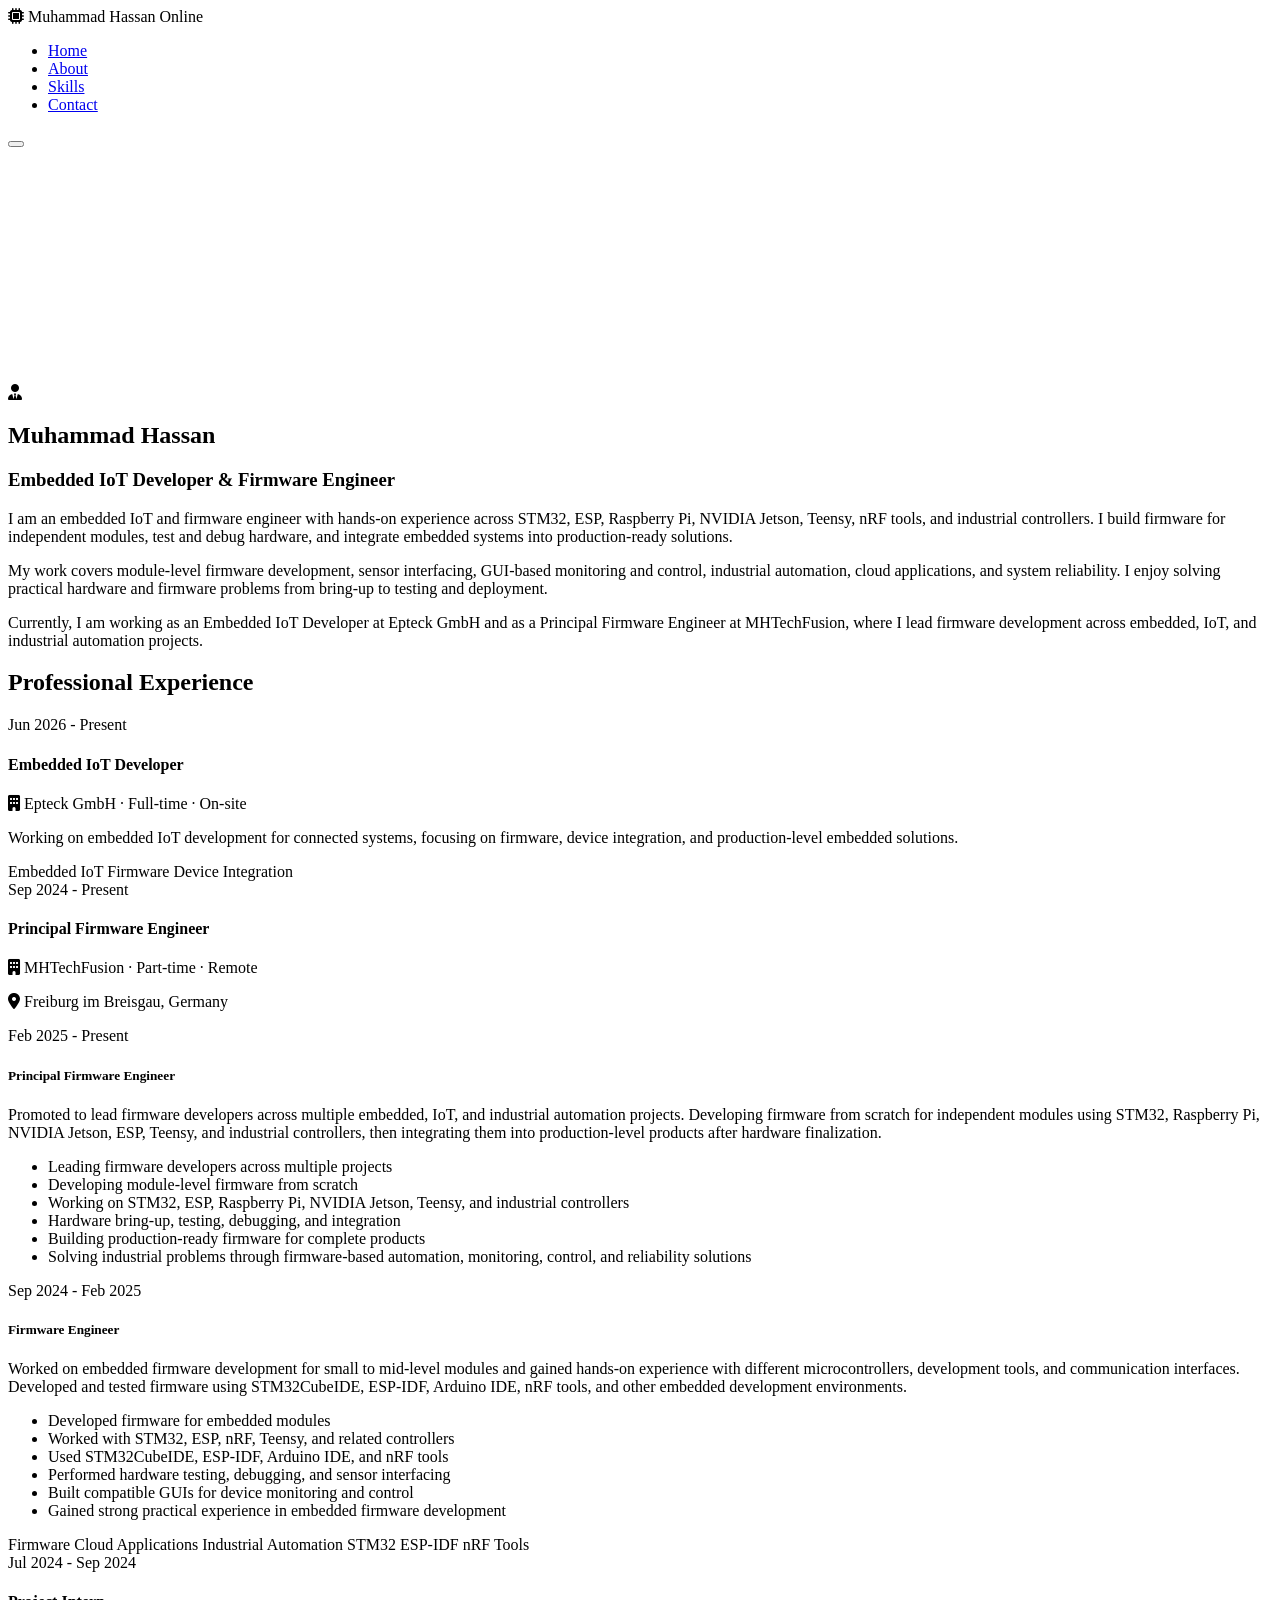
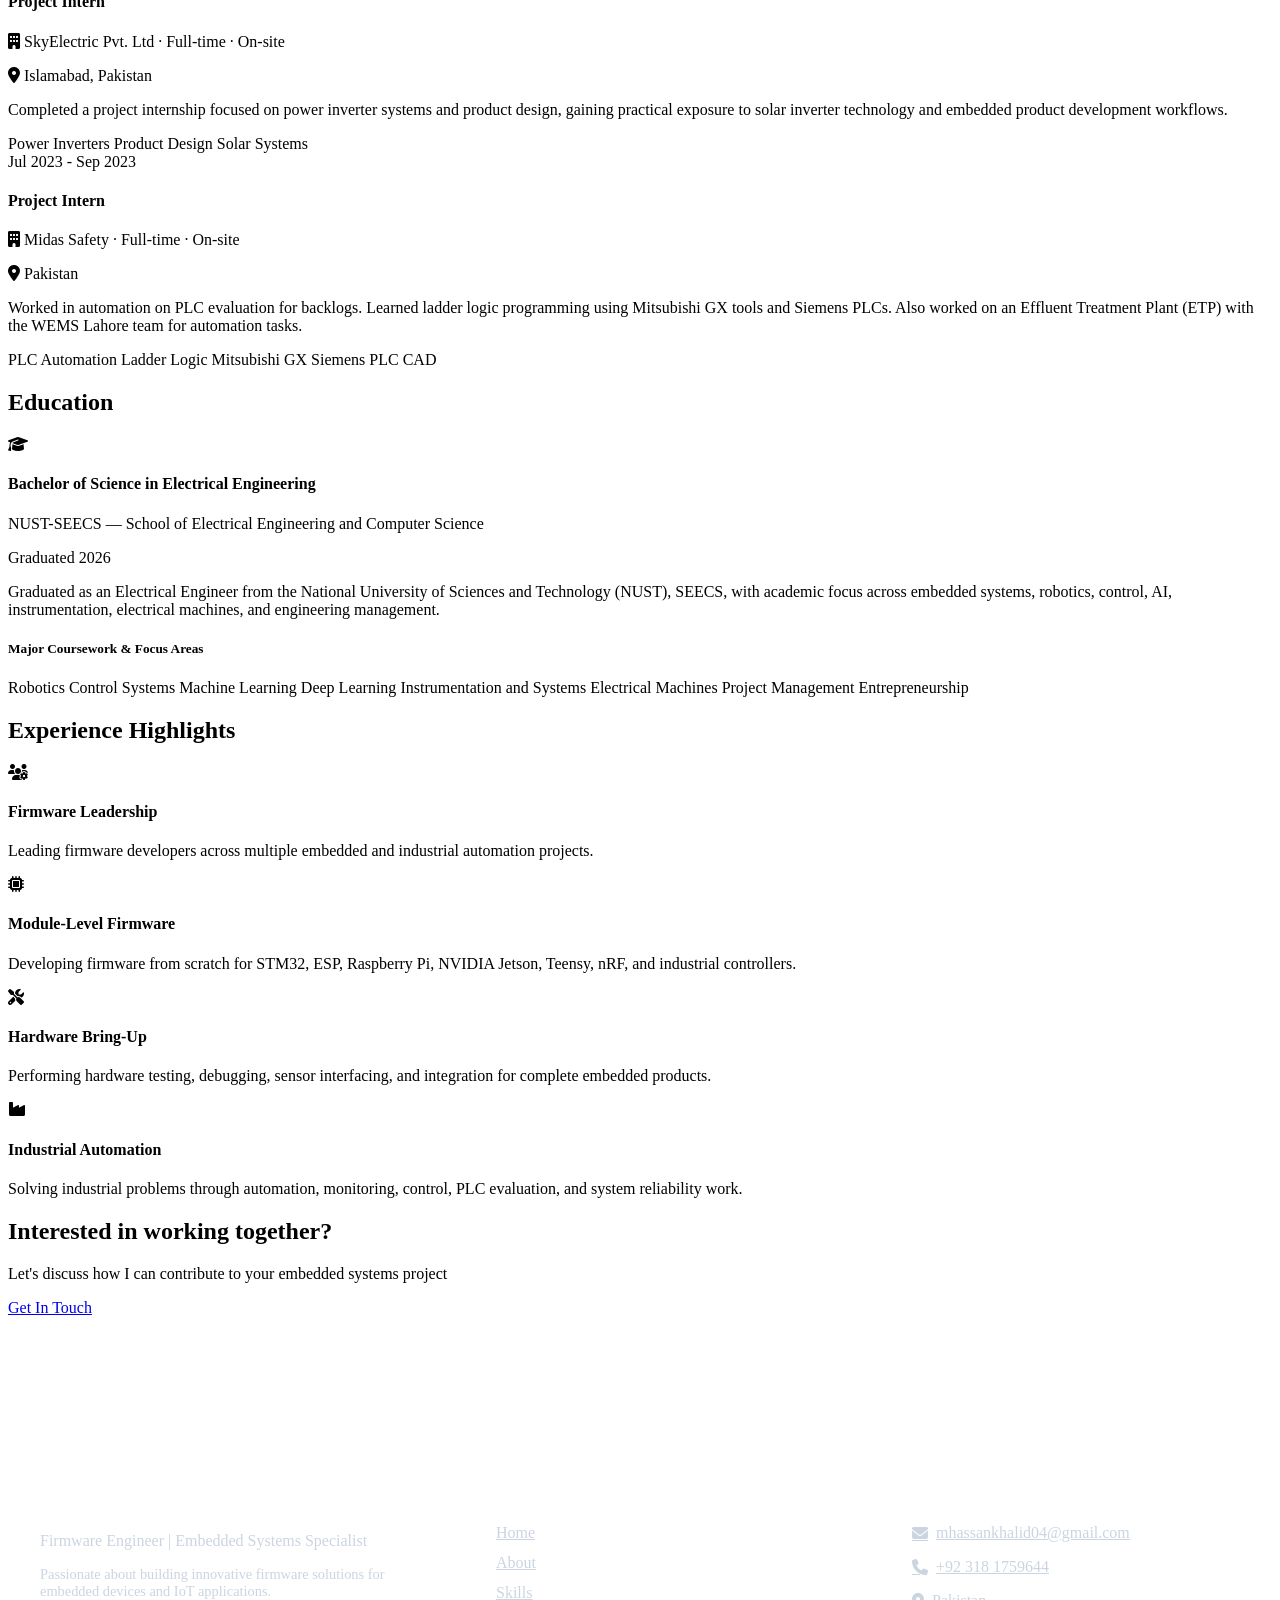
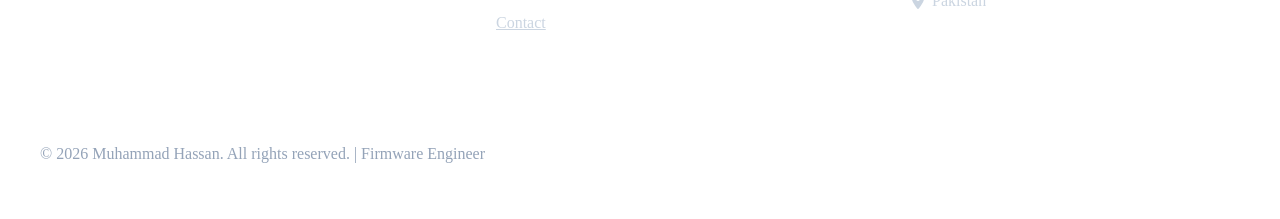
==== about.html @ f4536114 "Initial portfolio for new GitHub account" ====
<!DOCTYPE html>
<html lang="en">
<head>
    <meta charset="UTF-8">
    <meta name="viewport" content="width=device-width, initial-scale=1.0">
    <title>About - Muhammad Hassan</title>
    <link rel="stylesheet" href="styles.css">
    <link rel="stylesheet" href="https://cdnjs.cloudflare.com/ajax/libs/font-awesome/6.4.0/css/all.min.css">
</head>
<body>
    <!-- Navigation -->
    <nav>
        <div class="navbar">
            <div class="logo">
                <i class="fas fa-microchip"></i>
                <span>Muhammad Hassan</span>
                <span class="status-pill"><span class="led-dot"></span>Online</span>
            </div>
            <ul class="nav-links">
                <li><a href="index.html" class="nav-link">Home</a></li>
                <li><a href="about.html" class="nav-link active">About</a></li>
                <li><a href="skills.html" class="nav-link">Skills</a></li>
                <li><a href="contact.html" class="nav-link">Contact</a></li>
            </ul>
            <button class="menu-toggle" aria-label="Toggle navigation">
                <span></span>
                <span></span>
                <span></span>
            </button>
        </div>
    </nav>

    <!-- Page Header -->
    <section style="background: linear-gradient(135deg, var(--primary) 0%, var(--secondary) 100%); color: white; padding: 4rem 2rem; text-align: center;">
        <div class="container">
            <h1 style="color: white;">About Me</h1>
            <p style="color: rgba(255,255,255,0.9); font-size: 1.2rem;">Embedded IoT, firmware development, and industrial automation experience</p>
        </div>
    </section>

    <!-- About Content -->
    <section class="about-section">
        <div class="container">
            <div class="about-grid">
                <div class="about-image">
                    <div class="placeholder-image">
                        <i class="fas fa-user-tie"></i>
                    </div>
                </div>
                <div class="about-content">
                    <h2>Muhammad Hassan</h2>
                    <h3>Embedded IoT Developer & Firmware Engineer</h3>
                    <p>
                        I am an embedded IoT and firmware engineer with hands-on experience across STM32, ESP, Raspberry Pi, NVIDIA Jetson, Teensy, nRF tools, and industrial controllers. I build firmware for independent modules, test and debug hardware, and integrate embedded systems into production-ready solutions.
                    </p>
                    <p>
                        My work covers module-level firmware development, sensor interfacing, GUI-based monitoring and control, industrial automation, cloud applications, and system reliability. I enjoy solving practical hardware and firmware problems from bring-up to testing and deployment.
                    </p>
                    <p>
                        Currently, I am working as an Embedded IoT Developer at Epteck GmbH and as a Principal Firmware Engineer at MHTechFusion, where I lead firmware development across embedded, IoT, and industrial automation projects.
                    </p>
                </div>
            </div>

            <div class="experience-section">
                <h2>Professional Experience</h2>
                <div class="timeline">
                    <div class="timeline-item">
                        <div class="timeline-dot"></div>
                        <div class="timeline-card">
                            <span class="timeline-period">Jun 2026 - Present</span>
                            <h4>Embedded IoT Developer</h4>
                            <p class="company"><i class="fas fa-building"></i> Epteck GmbH · Full-time · On-site</p>
                            <p>
                                Working on embedded IoT development for connected systems, focusing on firmware, device integration, and production-level embedded solutions.
                            </p>
                            <div class="experience-tags">
                                <span class="tech-tag">Embedded IoT</span>
                                <span class="tech-tag">Firmware</span>
                                <span class="tech-tag">Device Integration</span>
                            </div>
                        </div>
                    </div>

                    <div class="timeline-item">
                        <div class="timeline-dot"></div>
                        <div class="timeline-card">
                            <span class="timeline-period">Sep 2024 - Present</span>
                            <h4>Principal Firmware Engineer</h4>
                            <p class="company"><i class="fas fa-building"></i> MHTechFusion · Part-time · Remote</p>
                            <p class="location"><i class="fas fa-map-marker-alt"></i> Freiburg im Breisgau, Germany</p>

                            <div class="role-progression">
                                <div class="role-entry">
                                    <span class="role-period">Feb 2025 - Present</span>
                                    <h5 class="role-title">Principal Firmware Engineer</h5>
                                    <p>
                                        Promoted to lead firmware developers across multiple embedded, IoT, and industrial automation projects. Developing firmware from scratch for independent modules using STM32, Raspberry Pi, NVIDIA Jetson, ESP, Teensy, and industrial controllers, then integrating them into production-level products after hardware finalization.
                                    </p>
                                    <ul>
                                        <li>Leading firmware developers across multiple projects</li>
                                        <li>Developing module-level firmware from scratch</li>
                                        <li>Working on STM32, ESP, Raspberry Pi, NVIDIA Jetson, Teensy, and industrial controllers</li>
                                        <li>Hardware bring-up, testing, debugging, and integration</li>
                                        <li>Building production-ready firmware for complete products</li>
                                        <li>Solving industrial problems through firmware-based automation, monitoring, control, and reliability solutions</li>
                                    </ul>
                                </div>

                                <div class="role-entry">
                                    <span class="role-period">Sep 2024 - Feb 2025</span>
                                    <h5 class="role-title">Firmware Engineer</h5>
                                    <p>
                                        Worked on embedded firmware development for small to mid-level modules and gained hands-on experience with different microcontrollers, development tools, and communication interfaces. Developed and tested firmware using STM32CubeIDE, ESP-IDF, Arduino IDE, nRF tools, and other embedded development environments.
                                    </p>
                                    <ul>
                                        <li>Developed firmware for embedded modules</li>
                                        <li>Worked with STM32, ESP, nRF, Teensy, and related controllers</li>
                                        <li>Used STM32CubeIDE, ESP-IDF, Arduino IDE, and nRF tools</li>
                                        <li>Performed hardware testing, debugging, and sensor interfacing</li>
                                        <li>Built compatible GUIs for device monitoring and control</li>
                                        <li>Gained strong practical experience in embedded firmware development</li>
                                    </ul>
                                </div>
                            </div>

                            <div class="experience-tags">
                                <span class="tech-tag">Firmware</span>
                                <span class="tech-tag">Cloud Applications</span>
                                <span class="tech-tag">Industrial Automation</span>
                                <span class="tech-tag">STM32</span>
                                <span class="tech-tag">ESP-IDF</span>
                                <span class="tech-tag">nRF Tools</span>
                            </div>
                        </div>
                    </div>

                    <div class="timeline-item">
                        <div class="timeline-dot"></div>
                        <div class="timeline-card">
                            <span class="timeline-period">Jul 2024 - Sep 2024</span>
                            <h4>Project Intern</h4>
                            <p class="company"><i class="fas fa-building"></i> SkyElectric Pvt. Ltd · Full-time · On-site</p>
                            <p class="location"><i class="fas fa-map-marker-alt"></i> Islamabad, Pakistan</p>
                            <p>
                                Completed a project internship focused on power inverter systems and product design, gaining practical exposure to solar inverter technology and embedded product development workflows.
                            </p>
                            <div class="experience-tags">
                                <span class="tech-tag">Power Inverters</span>
                                <span class="tech-tag">Product Design</span>
                                <span class="tech-tag">Solar Systems</span>
                            </div>
                        </div>
                    </div>

                    <div class="timeline-item">
                        <div class="timeline-dot"></div>
                        <div class="timeline-card">
                            <span class="timeline-period">Jul 2023 - Sep 2023</span>
                            <h4>Project Intern</h4>
                            <p class="company"><i class="fas fa-building"></i> Midas Safety · Full-time · On-site</p>
                            <p class="location"><i class="fas fa-map-marker-alt"></i> Pakistan</p>
                            <p>
                                Worked in automation on PLC evaluation for backlogs. Learned ladder logic programming using Mitsubishi GX tools and Siemens PLCs. Also worked on an Effluent Treatment Plant (ETP) with the WEMS Lahore team for automation tasks.
                            </p>
                            <div class="experience-tags">
                                <span class="tech-tag">PLC Automation</span>
                                <span class="tech-tag">Ladder Logic</span>
                                <span class="tech-tag">Mitsubishi GX</span>
                                <span class="tech-tag">Siemens PLC</span>
                                <span class="tech-tag">CAD</span>
                            </div>
                        </div>
                    </div>
                </div>
            </div>

            <div class="education-section">
                <h2>Education</h2>
                <div class="education-grid education-grid-single">
                    <div class="education-item education-featured">
                        <div class="education-icon">
                            <i class="fas fa-graduation-cap"></i>
                        </div>
                        <div class="education-content">
                            <h4>Bachelor of Science in Electrical Engineering</h4>
                            <p class="institution">NUST-SEECS — School of Electrical Engineering and Computer Science</p>
                            <p class="year">Graduated 2026</p>
                            <p>
                                Graduated as an Electrical Engineer from the National University of Sciences and Technology (NUST), SEECS, with academic focus across embedded systems, robotics, control, AI, instrumentation, electrical machines, and engineering management.
                            </p>
                            <h5>Major Coursework & Focus Areas</h5>
                            <div class="education-majors">
                                <span class="tech-tag">Robotics</span>
                                <span class="tech-tag">Control Systems</span>
                                <span class="tech-tag">Machine Learning</span>
                                <span class="tech-tag">Deep Learning</span>
                                <span class="tech-tag">Instrumentation and Systems</span>
                                <span class="tech-tag">Electrical Machines</span>
                                <span class="tech-tag">Project Management</span>
                                <span class="tech-tag">Entrepreneurship</span>
                            </div>
                        </div>
                    </div>
                </div>
            </div>

            <div class="achievements-section">
                <h2>Experience Highlights</h2>
                <div class="achievements-grid">
                    <div class="achievement-card">
                        <i class="fas fa-users-cog"></i>
                        <h4>Firmware Leadership</h4>
                        <p>Leading firmware developers across multiple embedded and industrial automation projects.</p>
                    </div>
                    <div class="achievement-card">
                        <i class="fas fa-microchip"></i>
                        <h4>Module-Level Firmware</h4>
                        <p>Developing firmware from scratch for STM32, ESP, Raspberry Pi, NVIDIA Jetson, Teensy, nRF, and industrial controllers.</p>
                    </div>
                    <div class="achievement-card">
                        <i class="fas fa-tools"></i>
                        <h4>Hardware Bring-Up</h4>
                        <p>Performing hardware testing, debugging, sensor interfacing, and integration for complete embedded products.</p>
                    </div>
                    <div class="achievement-card">
                        <i class="fas fa-industry"></i>
                        <h4>Industrial Automation</h4>
                        <p>Solving industrial problems through automation, monitoring, control, PLC evaluation, and system reliability work.</p>
                    </div>
                </div>
            </div>
        </div>
    </section>

    <!-- CTA Section -->
    <section class="cta">
        <div class="container">
            <h2>Interested in working together?</h2>
            <p>Let's discuss how I can contribute to your embedded systems project</p>
            <a href="contact.html" class="btn btn-primary">Get In Touch</a>
        </div>
    </section>

    <!-- Footer -->
    <footer style="background: linear-gradient(135deg, var(--secondary) 0%, #1a1f2e 100%); color: white; padding: 4rem 2rem 2rem; margin-top: 5rem; position: relative;">
        <div class="container">
            <div style="display: grid; grid-template-columns: repeat(auto-fit, minmax(280px, 1fr)); gap: 3rem; margin-bottom: 3rem;">
                <div>
                    <h4 style="color: white; margin-bottom: 1.5rem; font-size: 1.2rem;">Muhammad Hassan</h4>
                    <p style="color: #cbd5e1;">Firmware Engineer | Embedded Systems Specialist</p>
                    <p style="color: #cbd5e1; font-size: 0.9rem; margin-top: 1rem;">Passionate about building innovative firmware solutions for embedded devices and IoT applications.</p>
                </div>
                <div>
                    <h4 style="color: white; margin-bottom: 1.5rem;">Quick Links</h4>
                    <ul style="list-style: none;">
                        <li style="margin-bottom: 0.75rem;"><a href="index.html" style="color: #cbd5e1; transition: all 0.3s ease;">Home</a></li>
                        <li style="margin-bottom: 0.75rem;"><a href="about.html" style="color: #cbd5e1; transition: all 0.3s ease;">About</a></li>
                        <li style="margin-bottom: 0.75rem;"><a href="skills.html" style="color: #cbd5e1; transition: all 0.3s ease;">Skills</a></li>
                        <li><a href="contact.html" style="color: #cbd5e1; transition: all 0.3s ease;">Contact</a></li>
                    </ul>
                </div>
                <div>
                    <h4 style="color: white; margin-bottom: 1.5rem;">Get In Touch</h4>
                    <ul style="list-style: none;">
                        <li style="margin-bottom: 1rem;">
                            <a href="mailto:mhassankhalid04@gmail.com" style="color: #cbd5e1; display: flex; align-items: center; gap: 0.5rem; transition: all 0.3s ease;">
                                <i class="fas fa-envelope"></i> mhassankhalid04@gmail.com
                            </a>
                        </li>
                        <li style="margin-bottom: 1rem;">
                            <a href="tel:+923181759644" style="color: #cbd5e1; display: flex; align-items: center; gap: 0.5rem; transition: all 0.3s ease;">
                                <i class="fas fa-phone"></i> +92 318 1759644
                            </a>
                        </li>
                        <li>
                            <p style="color: #cbd5e1; display: flex; align-items: center; gap: 0.5rem;">
                                <i class="fas fa-map-marker-alt"></i> Pakistan
                            </p>
                        </li>
                    </ul>
                </div>
            </div>
            <div style="padding-top: 2rem; border-top: 1px solid rgba(255, 255, 255, 0.1);">
                <div style="display: flex; justify-content: space-between; align-items: center; flex-wrap: wrap; gap: 2rem;">
                    <p style="color: #94a3b8;">&copy; 2026 Muhammad Hassan. All rights reserved. | Firmware Engineer</p>
                    <div style="display: flex; gap: 1rem;">
                        <a href="https://github.com/cmakehassan" target="_blank" style="display: inline-flex; align-items: center; justify-content: center; width: 45px; height: 45px; background: rgba(255, 255, 255, 0.1); border-radius: 50%; transition: all 0.3s ease; border: 1px solid rgba(255, 255, 255, 0.2); color: white;">
                            <i class="fab fa-github"></i>
                        </a>
                        <a href="https://www.linkedin.com/in/muhammad-hassan-76900b267" target="_blank" style="display: inline-flex; align-items: center; justify-content: center; width: 45px; height: 45px; background: rgba(255, 255, 255, 0.1); border-radius: 50%; transition: all 0.3s ease; border: 1px solid rgba(255, 255, 255, 0.2); color: white;">
                            <i class="fab fa-linkedin"></i>
                        </a>
                        <a href="mailto:mhassankhalid04@gmail.com" style="display: inline-flex; align-items: center; justify-content: center; width: 45px; height: 45px; background: rgba(255, 255, 255, 0.1); border-radius: 50%; transition: all 0.3s ease; border: 1px solid rgba(255, 255, 255, 0.2); color: white;">
                            <i class="fas fa-envelope"></i>
                        </a>
                    </div>
                </div>
            </div>
        </div>
    </footer>

    <script src="script.js"></script>
</body>
</html>
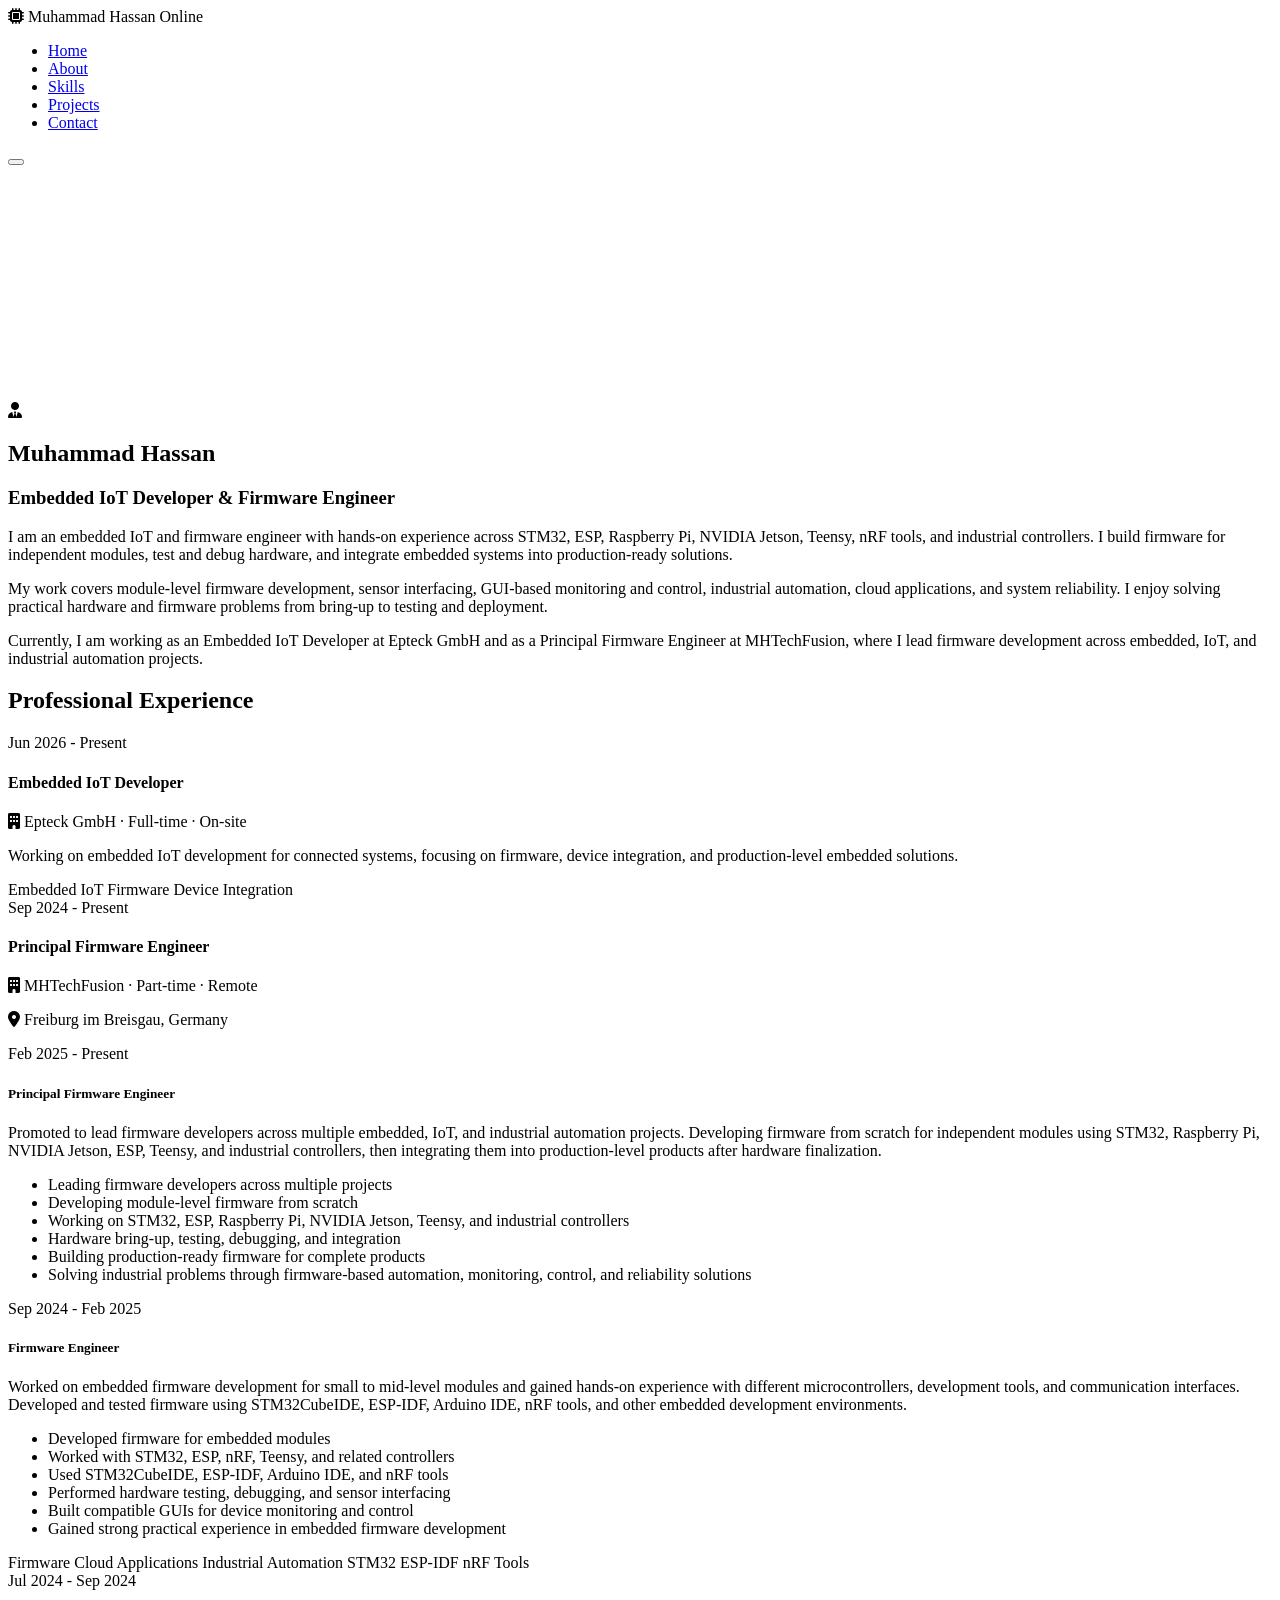
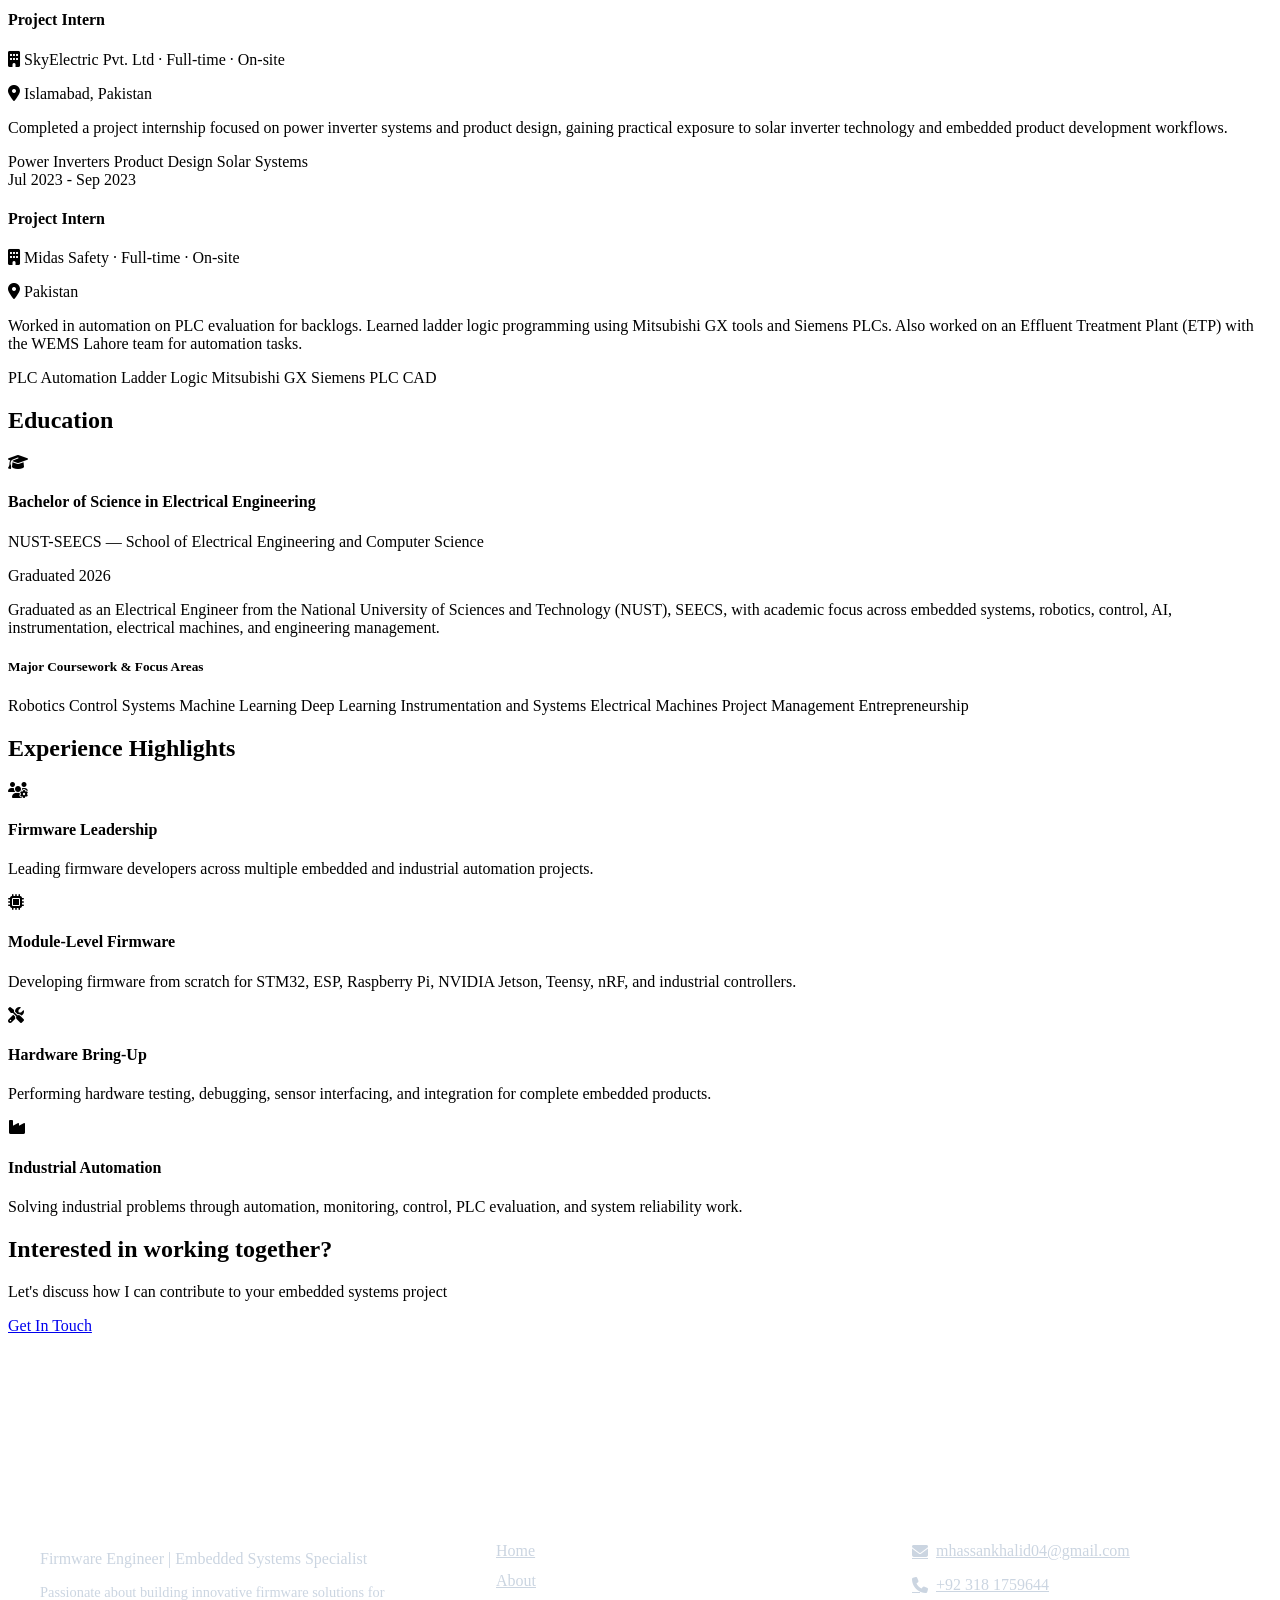
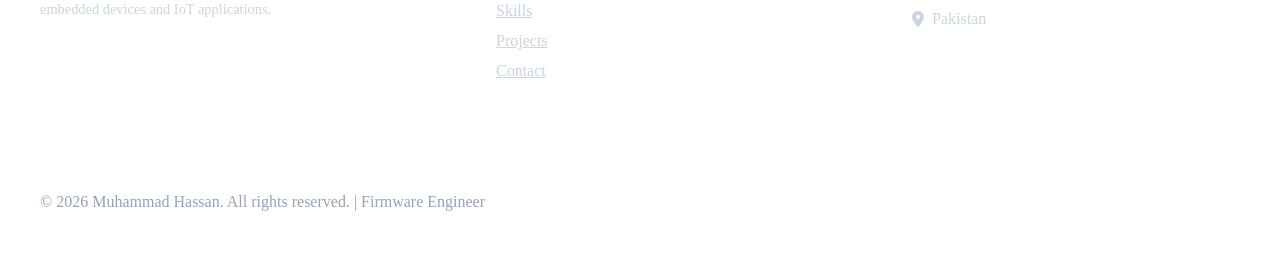
==== commit 92b402c2: "Add Embedded IoT DevOps project and CI/CD skills" ====
--- a/about.html
+++ b/about.html
@@ -20,6 +20,7 @@
                 <li><a href="index.html" class="nav-link">Home</a></li>
                 <li><a href="about.html" class="nav-link active">About</a></li>
                 <li><a href="skills.html" class="nav-link">Skills</a></li>
+                <li><a href="projects.html" class="nav-link">Projects</a></li>
                 <li><a href="contact.html" class="nav-link">Contact</a></li>
             </ul>
             <button class="menu-toggle" aria-label="Toggle navigation">
@@ -257,6 +258,7 @@
                         <li style="margin-bottom: 0.75rem;"><a href="index.html" style="color: #cbd5e1; transition: all 0.3s ease;">Home</a></li>
                         <li style="margin-bottom: 0.75rem;"><a href="about.html" style="color: #cbd5e1; transition: all 0.3s ease;">About</a></li>
                         <li style="margin-bottom: 0.75rem;"><a href="skills.html" style="color: #cbd5e1; transition: all 0.3s ease;">Skills</a></li>
+                        <li style="margin-bottom: 0.75rem;"><a href="projects.html" style="color: #cbd5e1; transition: all 0.3s ease;">Projects</a></li>
                         <li><a href="contact.html" style="color: #cbd5e1; transition: all 0.3s ease;">Contact</a></li>
                     </ul>
                 </div>
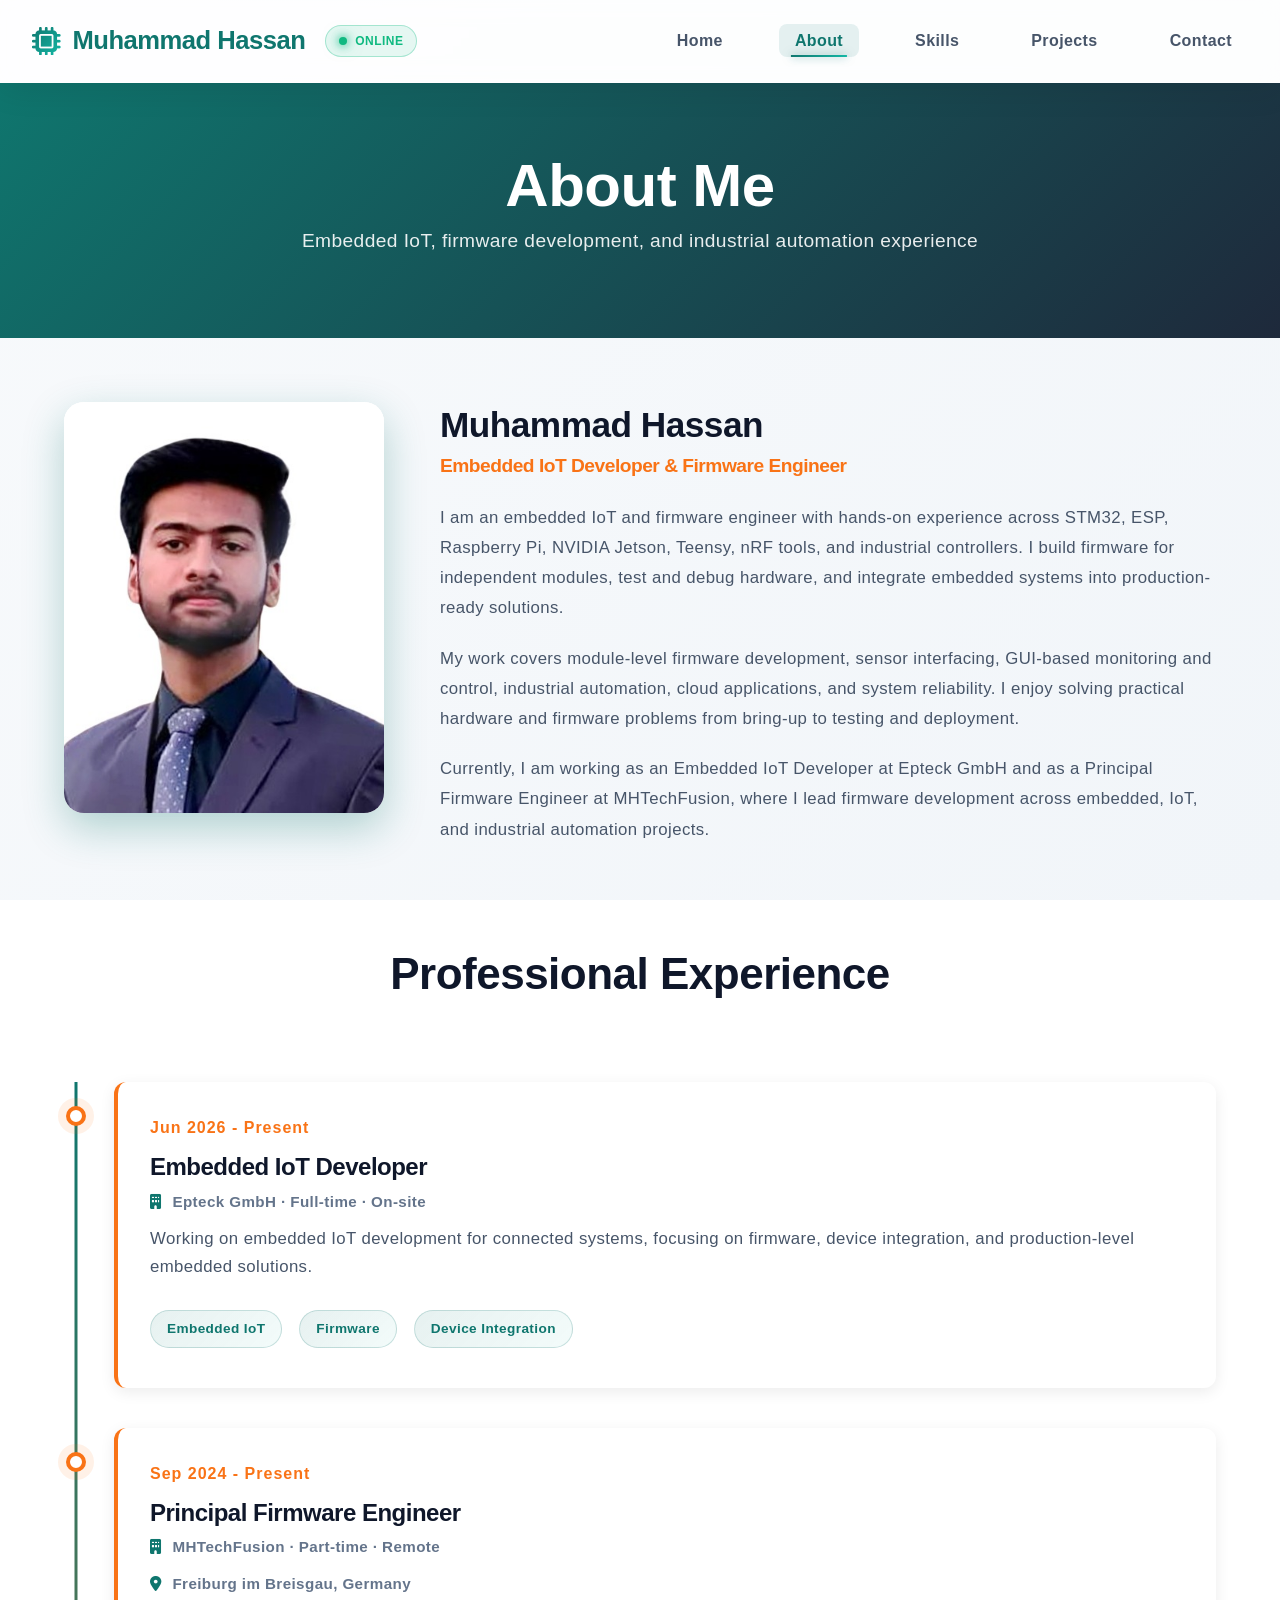
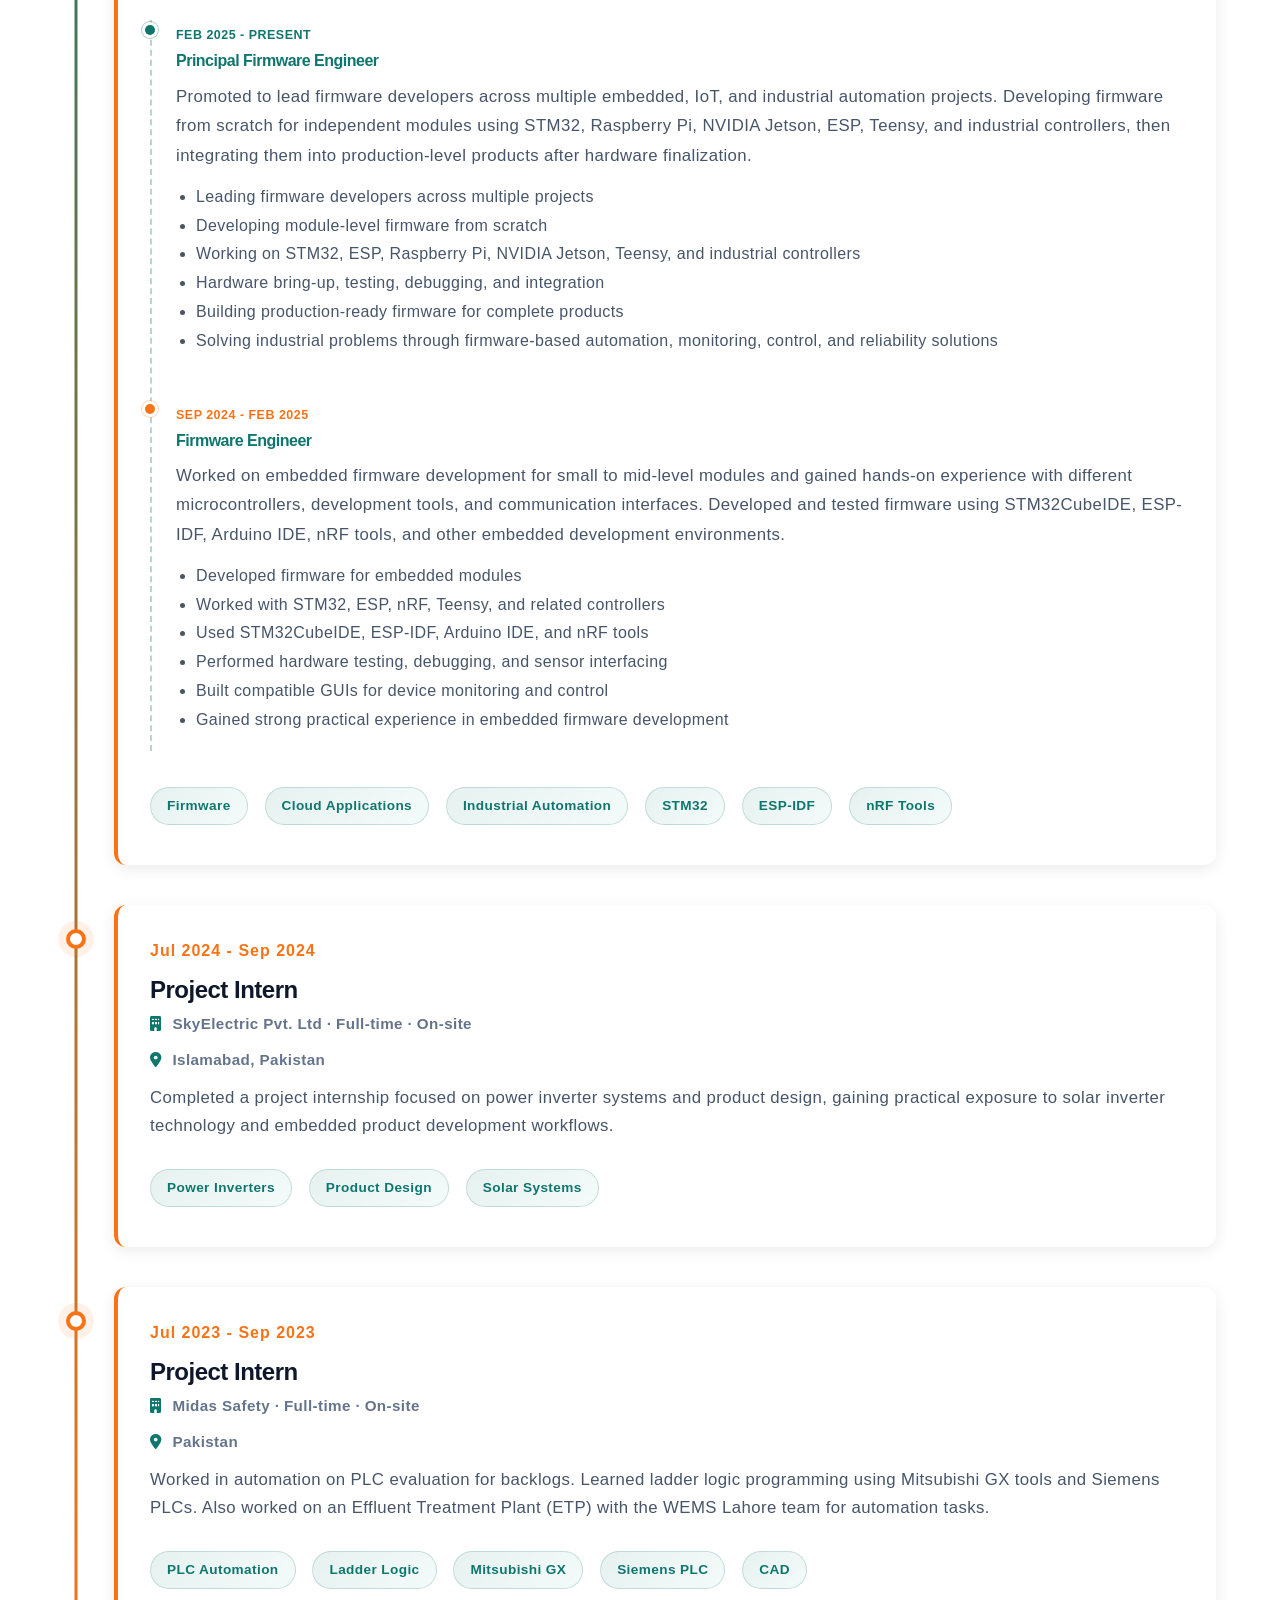
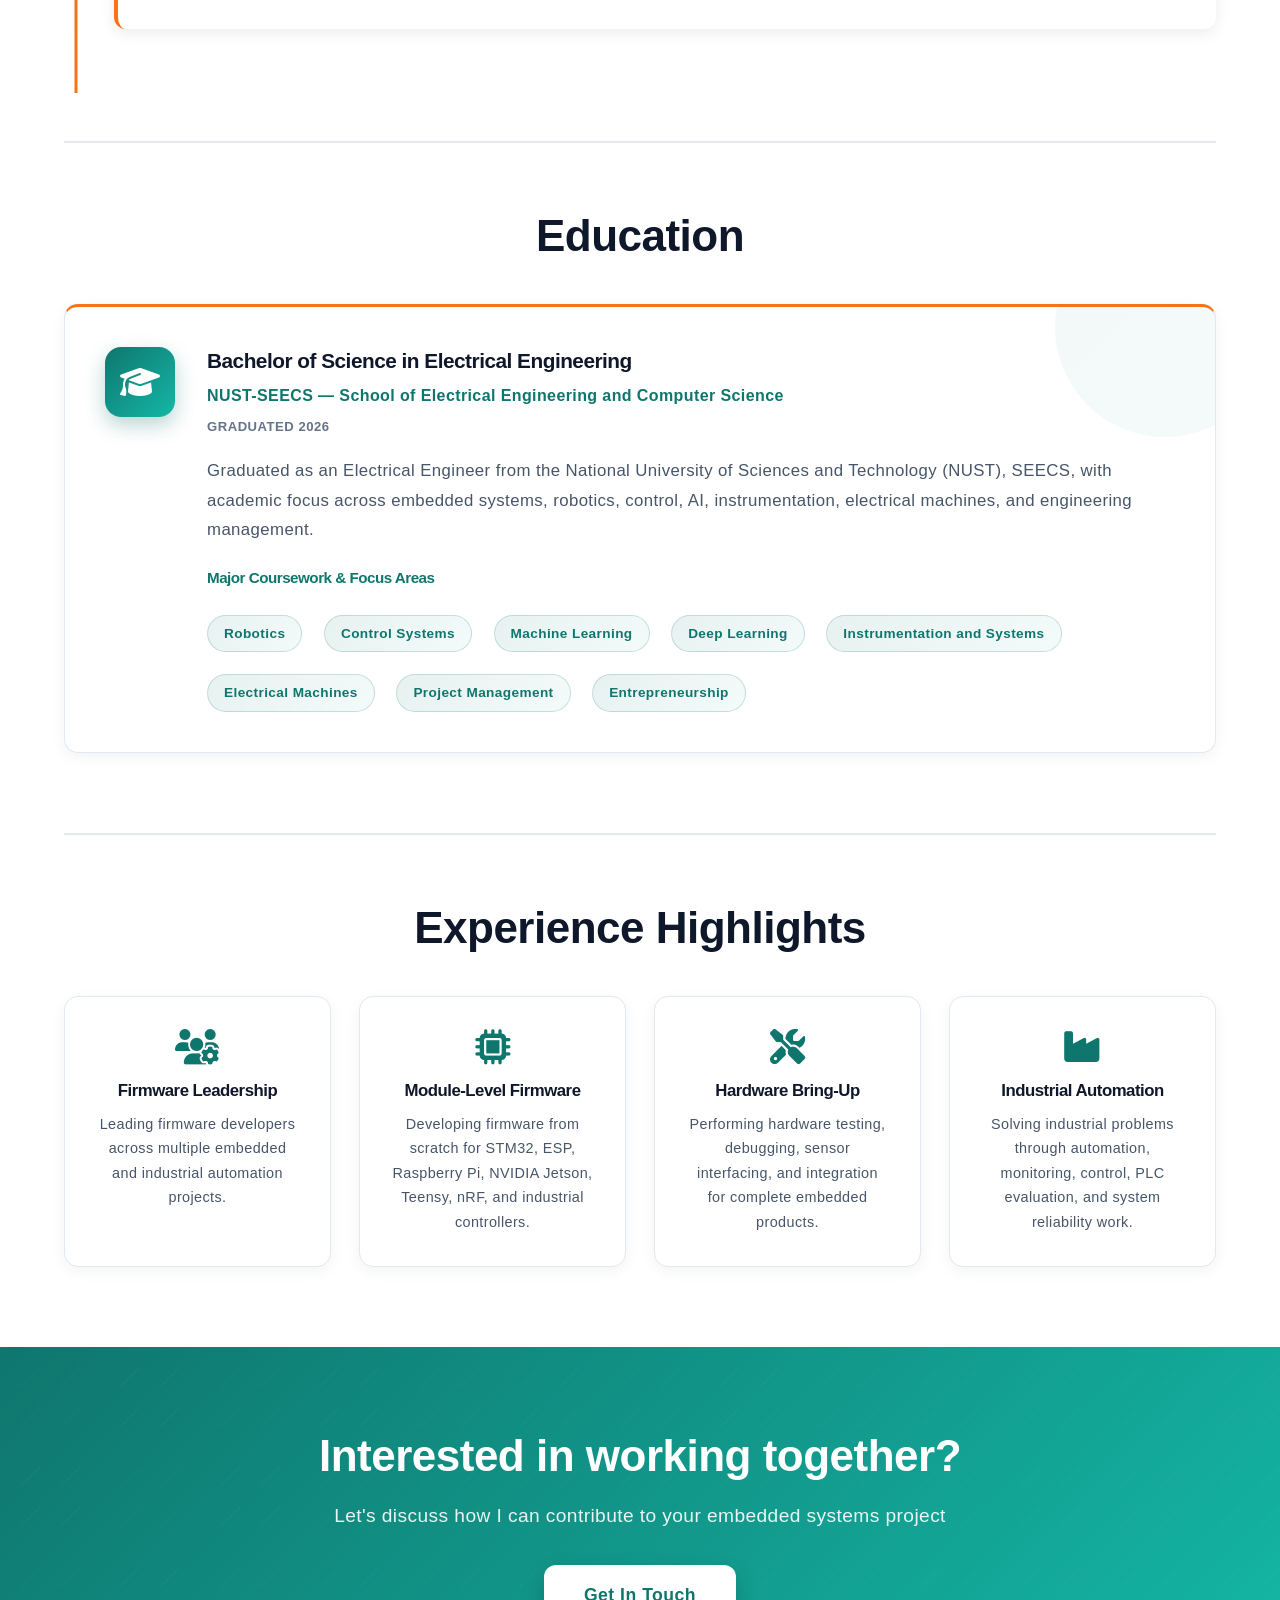
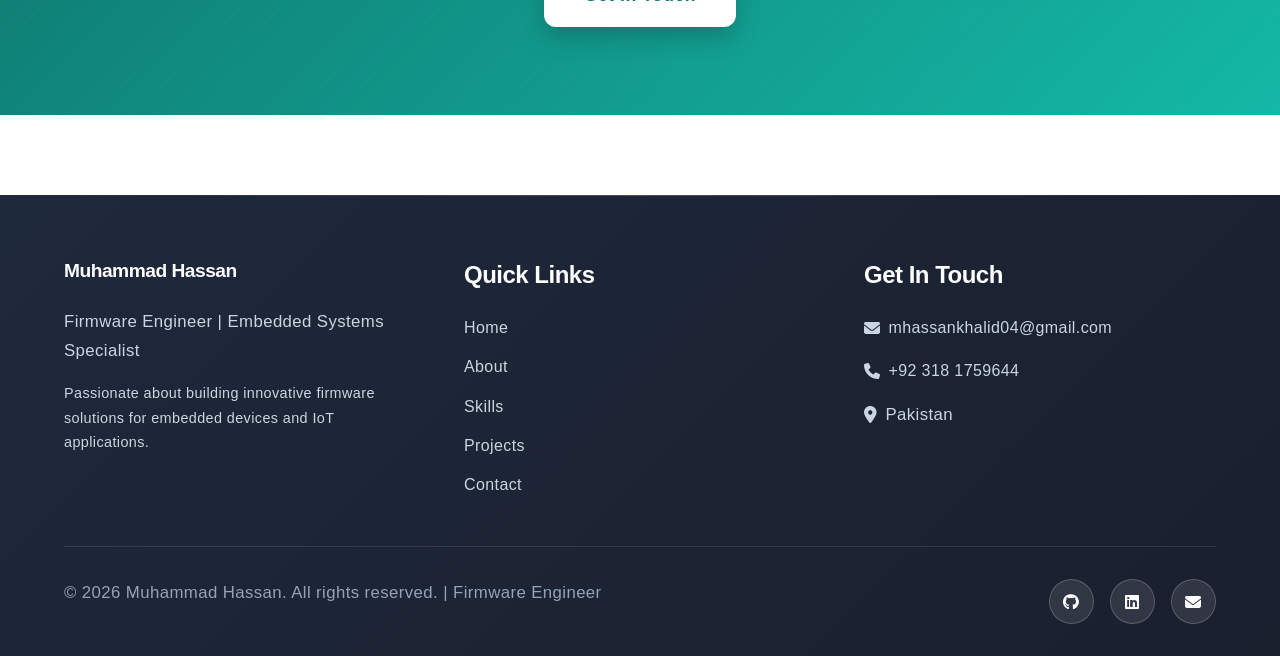
==== commit 0da65dfb: "Update About page with profile image" ====
--- a/about.html
+++ b/about.html
@@ -44,8 +44,8 @@
         <div class="container">
             <div class="about-grid">
                 <div class="about-image">
-                    <div class="placeholder-image">
-                        <i class="fas fa-user-tie"></i>
+                    <div class="placeholder-image" style="aspect-ratio: 413 / 531; background: #ffffff;">
+                        <img src="image/hassan.jpeg" alt="Muhammad Hassan" style="width: 100%; height: 100%; object-fit: contain; object-position: center; display: block; background: #ffffff;">
                     </div>
                 </div>
                 <div class="about-content">
--- a/styles.css
+++ b/styles.css
@@ -0,0 +1,2303 @@
+﻿/* ============================================
+   PORTFOLIO WEBSITE - FIRMWARE ENGINEER
+   Professional Premium Design
+   ============================================ */
+
+* {
+    margin: 0;
+    padding: 0;
+    box-sizing: border-box;
+}
+
+/* Root Variables */
+:root {
+    --primary: #0f766e;
+    --primary-light: #14b8a6;
+    --secondary: #1e293b;
+    --accent: #f97316;
+    --accent-light: #fb923c;
+    --text-dark: #0f172a;
+    --text-light: #475569;
+    --text-lighter: #64748b;
+    --bg-light: #f8fafc;
+    --bg-white: #ffffff;
+    --border: #e2e8f0;
+    --success: #10b981;
+    --shadow: 0 10px 30px rgba(15, 118, 110, 0.15);
+    --shadow-lg: 0 20px 60px rgba(15, 118, 110, 0.2);
+    --shadow-xl: 0 25px 100px rgba(0, 0, 0, 0.12);
+    --gradient-1: linear-gradient(135deg, #0f766e 0%, #14b8a6 100%);
+    --gradient-2: linear-gradient(135deg, #1e293b 0%, #334155 100%);
+    --gradient-accent: linear-gradient(135deg, #f97316 0%, #fb923c 100%);
+}
+
+/* Typography */
+body {
+    font-family: 'Inter', 'Segoe UI', -apple-system, BlinkMacSystemFont, sans-serif;
+    color: var(--text-dark);
+    background: linear-gradient(135deg, #f8fafc 0%, #f1f5f9 100%);
+    line-height: 1.7;
+    letter-spacing: 0.4px;
+    background-attachment: fixed;
+}
+
+h1, h2, h3, h4, h5, h6 {
+    font-weight: 700;
+    line-height: 1.3;
+    color: var(--text-dark);
+    letter-spacing: -0.5px;
+}
+
+h1 { font-size: 3.75rem; font-weight: 800; }
+h2 { font-size: 2.75rem; font-weight: 800; }
+h3 { font-size: 2rem; font-weight: 700; }
+h4 { font-size: 1.5rem; font-weight: 700; }
+h5 { font-size: 1.25rem; font-weight: 600; }
+h6 { font-size: 1rem; font-weight: 600; }
+
+p {
+    color: var(--text-light);
+    margin-bottom: 1rem;
+    font-size: 1.05rem;
+}
+
+a {
+    color: var(--primary);
+    text-decoration: none;
+    transition: all 0.3s cubic-bezier(0.4, 0, 0.2, 1);
+    font-weight: 500;
+}
+
+a:hover {
+    color: var(--accent);
+}
+
+/* Navigation Bar - Premium Glassmorphism */
+nav {
+    background: rgba(255, 255, 255, 0.8);
+    backdrop-filter: blur(10px);
+    -webkit-backdrop-filter: blur(10px);
+    box-shadow: 0 8px 32px rgba(0, 0, 0, 0.08);
+    border-bottom: 1px solid rgba(255, 255, 255, 0.3);
+    position: sticky;
+    top: 0;
+    z-index: 1000;
+    padding: 1.2rem 2rem;
+}
+
+.navbar {
+    display: flex;
+    justify-content: space-between;
+    align-items: center;
+    max-width: 1400px;
+    margin: 0 auto;
+}
+
+.logo {
+    font-size: 1.6rem;
+    font-weight: 800;
+    color: var(--primary);
+    letter-spacing: -0.5px;
+    display: flex;
+    align-items: center;
+    gap: 0.75rem;
+}
+
+.logo i {
+    font-size: 1.8rem;
+    background: var(--gradient-1);
+    -webkit-background-clip: text;
+    -webkit-text-fill-color: transparent;
+    background-clip: text;
+}
+
+.status-pill {
+    display: inline-flex;
+    align-items: center;
+    gap: 0.5rem;
+    font-size: 0.75rem;
+    font-weight: 700;
+    letter-spacing: 0.5px;
+    text-transform: uppercase;
+    color: var(--success);
+    background: rgba(16, 185, 129, 0.1);
+    border: 1px solid rgba(16, 185, 129, 0.3);
+    padding: 0.3rem 0.8rem;
+    border-radius: 20px;
+    margin-left: 0.5rem;
+}
+
+@media (max-width: 900px) {
+    .status-pill {
+        display: none;
+    }
+}
+
+.nav-links {
+    display: flex;
+    list-style: none;
+    gap: 2.5rem;
+}
+
+.nav-link {
+    color: var(--text-light);
+    font-weight: 600;
+    padding: 0.5rem 1rem;
+    border-radius: 8px;
+    transition: all 0.3s cubic-bezier(0.4, 0, 0.2, 1);
+    position: relative;
+}
+
+.nav-link::after {
+    content: '';
+    position: absolute;
+    bottom: 0;
+    left: 50%;
+    width: 0;
+    height: 2px;
+    background: var(--gradient-1);
+    transition: all 0.3s cubic-bezier(0.4, 0, 0.2, 1);
+    transform: translateX(-50%);
+}
+
+.nav-link:hover {
+    color: var(--primary);
+}
+
+.nav-link:hover::after {
+    width: 70%;
+}
+
+.nav-link.active {
+    color: var(--primary);
+    background: rgba(15, 118, 110, 0.1);
+}
+
+.nav-link.active::after {
+    width: 70%;
+}
+
+.menu-toggle {
+    display: none;
+    background: none;
+    border: none;
+    font-size: 1.5rem;
+    cursor: pointer;
+    color: var(--primary);
+}
+
+/* Hero Section - Premium */
+.hero {
+    background: var(--gradient-1);
+    color: white;
+    padding: 10rem 2rem;
+    text-align: center;
+    position: relative;
+    overflow: hidden;
+    min-height: 100vh;
+    display: flex;
+    align-items: center;
+    justify-content: center;
+}
+
+.hero::before {
+    content: '';
+    position: absolute;
+    top: 0;
+    left: 0;
+    right: 0;
+    bottom: 0;
+    background: url("data:image/svg+xml,%3Csvg width='100' height='100' xmlns='http://www.w3.org/2000/svg'%3E%3Cpath d='M20,80 L40,60 M60,80 L80,60 M20,40 L40,20 M60,40 L80,20' stroke='white' stroke-width='0.5' fill='none' opacity='0.1'/%3E%3C/svg%3E");
+    animation: drift 20s infinite linear;
+    z-index: 1;
+}
+
+.hero::after {
+    content: '';
+    position: absolute;
+    width: 300px;
+    height: 300px;
+    background: radial-gradient(circle, rgba(255,255,255,0.1) 1px, transparent 1px);
+    background-size: 50px 50px;
+    animation: moveGradient 15s infinite ease-in-out;
+    top: -100px;
+    right: -100px;
+    z-index: 0;
+    border-radius: 50%;
+}
+
+.hero-content {
+    position: relative;
+    z-index: 2;
+    max-width: 900px;
+    margin: 0 auto;
+    animation: fadeInUp 1s ease-out;
+}
+
+.hero h1 {
+    font-size: 5rem;
+    margin-bottom: 1.5rem;
+    font-weight: 900;
+    animation: slideInDown 1s ease-out 0.2s both;
+    letter-spacing: -2px;
+}
+
+.hero-subtitle {
+    font-size: 1.75rem;
+    margin-bottom: 1rem;
+    opacity: 0.95;
+    animation: slideInUp 1s ease-out 0.4s both;
+    font-weight: 600;
+    letter-spacing: 1px;
+    color: white;
+}
+
+.hero-description {
+    font-size: 1.3rem;
+    margin-bottom: 3rem;
+    opacity: 0.9;
+    animation: slideInUp 1s ease-out 0.6s both;
+    max-width: 700px;
+    margin-left: auto;
+    margin-right: auto;
+    color: white;
+}
+
+.cta-buttons {
+    display: flex;
+    gap: 1.5rem;
+    justify-content: center;
+    flex-wrap: wrap;
+    animation: slideInUp 1s ease-out 0.8s both;
+}
+
+.btn {
+    padding: 1rem 2.5rem;
+    border: none;
+    border-radius: 12px;
+    font-weight: 700;
+    cursor: pointer;
+    transition: all 0.3s cubic-bezier(0.4, 0, 0.2, 1);
+    display: inline-block;
+    text-align: center;
+    font-size: 1.1rem;
+    letter-spacing: 0.5px;
+    position: relative;
+    overflow: hidden;
+}
+
+.btn::before {
+    content: '';
+    position: absolute;
+    top: 50%;
+    left: 50%;
+    width: 0;
+    height: 0;
+    background: rgba(255, 255, 255, 0.3);
+    border-radius: 50%;
+    transform: translate(-50%, -50%);
+    transition: width 0.6s, height 0.6s;
+}
+
+.btn:hover::before {
+    width: 400px;
+    height: 400px;
+}
+
+.btn-primary {
+    background: var(--gradient-accent);
+    color: white;
+    box-shadow: 0 10px 25px rgba(249, 115, 22, 0.3);
+}
+
+.btn-primary:hover {
+    transform: translateY(-4px);
+    box-shadow: 0 15px 40px rgba(249, 115, 22, 0.4);
+}
+
+.btn-secondary {
+    background: rgba(255, 255, 255, 0.2);
+    color: white;
+    border: 2px solid white;
+    backdrop-filter: blur(10px);
+}
+
+.btn-secondary:hover {
+    background: rgba(255, 255, 255, 0.3);
+    transform: translateY(-4px);
+    box-shadow: 0 15px 40px rgba(0, 0, 0, 0.2);
+}
+
+.btn:disabled {
+    opacity: 0.6;
+    cursor: not-allowed;
+}
+
+/* Container & Spacing */
+.container {
+    max-width: 1400px;
+    margin: 0 auto;
+    padding: 0 2rem;
+}
+
+section {
+    padding: 5rem 2rem;
+}
+
+.section-title {
+    text-align: center;
+    margin-bottom: 4rem;
+}
+
+.section-title h2 {
+    margin-bottom: 1.5rem;
+    position: relative;
+    display: inline-block;
+    padding-bottom: 1rem;
+}
+
+.section-title h2::after {
+    content: '';
+    position: absolute;
+    bottom: 0;
+    left: 50%;
+    transform: translateX(-50%);
+    width: 60px;
+    height: 4px;
+    background: var(--gradient-accent);
+    border-radius: 2px;
+}
+
+.section-title p {
+    font-size: 1.2rem;
+    max-width: 700px;
+    margin: 0 auto;
+    color: var(--text-light);
+}
+
+/* Grid Layout */
+.grid {
+    display: grid;
+    gap: 2.5rem;
+    grid-template-columns: repeat(auto-fit, minmax(320px, 1fr));
+}
+
+.grid-2 {
+    grid-template-columns: repeat(auto-fit, minmax(450px, 1fr));
+}
+
+/* Cards - Premium */
+.card {
+    background: var(--bg-white);
+    border-radius: 16px;
+    padding: 2.5rem;
+    box-shadow: 0 4px 20px rgba(0, 0, 0, 0.08);
+    transition: all 0.4s cubic-bezier(0.4, 0, 0.2, 1);
+    border: 1px solid rgba(15, 118, 110, 0.1);
+    position: relative;
+    overflow: hidden;
+}
+
+.card::before {
+    content: '';
+    position: absolute;
+    top: 0;
+    left: 0;
+    right: 0;
+    height: 4px;
+    background: var(--gradient-1);
+    transform: scaleX(0);
+    transform-origin: left;
+    transition: transform 0.4s cubic-bezier(0.4, 0, 0.2, 1);
+}
+
+.card:hover {
+    transform: translateY(-10px);
+    box-shadow: var(--shadow-lg);
+    border-color: rgba(15, 118, 110, 0.3);
+}
+
+.card:hover::before {
+    transform: scaleX(1);
+}
+
+.card-icon {
+    font-size: 3.5rem;
+    margin-bottom: 1.5rem;
+    color: var(--primary);
+    animation: float 3s ease-in-out infinite;
+}
+
+.card-title {
+    font-size: 1.4rem;
+    margin-bottom: 1rem;
+    color: var(--text-dark);
+}
+
+.card-text {
+    color: var(--text-light);
+    font-size: 1rem;
+    line-height: 1.8;
+}
+
+/* Project Cards */
+.project-card {
+    border-left: 5px solid var(--accent);
+    position: relative;
+}
+
+.project-card::after {
+    content: '';
+    position: absolute;
+    top: 0;
+    right: 0;
+    width: 100%;
+    height: 100%;
+    background: linear-gradient(135deg, rgba(249, 115, 22, 0.05) 0%, transparent 100%);
+    pointer-events: none;
+}
+
+.project-meta {
+    display: flex;
+    gap: 1.5rem;
+    margin-top: 1.5rem;
+    padding-top: 1.5rem;
+    border-top: 2px solid var(--border);
+    flex-wrap: wrap;
+}
+
+.meta-item {
+    font-size: 0.9rem;
+    color: var(--text-lighter);
+    font-weight: 600;
+    display: flex;
+    align-items: center;
+    gap: 0.5rem;
+}
+
+.tech-tag {
+    display: inline-block;
+    background: linear-gradient(135deg, rgba(15, 118, 110, 0.1) 0%, rgba(20, 184, 166, 0.05) 100%);
+    color: var(--primary);
+    padding: 0.4rem 1rem;
+    border-radius: 25px;
+    font-size: 0.85rem;
+    margin-right: 0.75rem;
+    margin-top: 0.75rem;
+    font-weight: 600;
+    border: 1px solid rgba(15, 118, 110, 0.2);
+    transition: all 0.3s ease;
+}
+
+.tech-tag:hover {
+    background: linear-gradient(135deg, rgba(15, 118, 110, 0.2) 0%, rgba(20, 184, 166, 0.1) 100%);
+    border-color: rgba(15, 118, 110, 0.4);
+    transform: translateY(-2px);
+}
+
+/* Experience Timeline */
+.timeline {
+    position: relative;
+    padding: 2rem 0;
+}
+
+.timeline::before {
+    content: '';
+    position: absolute;
+    left: 50%;
+    transform: translateX(-50%);
+    width: 3px;
+    height: 100%;
+    background: linear-gradient(180deg, var(--primary) 0%, var(--accent) 100%);
+}
+
+.timeline-item {
+    margin-bottom: 3rem;
+    width: 45%;
+    opacity: 0;
+    animation: fadeInLeft 0.6s ease-out forwards;
+}
+
+.timeline-item:nth-child(odd) {
+    margin-left: 0;
+    text-align: right;
+    padding-right: 5%;
+}
+
+.timeline-item:nth-child(even) {
+    margin-left: 55%;
+    padding-left: 5%;
+    animation-name: fadeInRight;
+}
+
+.timeline-dot {
+    position: absolute;
+    left: 50%;
+    transform: translateX(-50%);
+    width: 20px;
+    height: 20px;
+    background: var(--bg-white);
+    border: 4px solid var(--accent);
+    border-radius: 50%;
+    top: 0;
+    box-shadow: 0 0 0 8px rgba(249, 115, 22, 0.1);
+    transition: all 0.3s ease;
+}
+
+.timeline-item:hover .timeline-dot {
+    transform: translateX(-50%) scale(1.3);
+    box-shadow: 0 0 0 12px rgba(249, 115, 22, 0.15);
+}
+
+.timeline-card {
+    background: var(--bg-white);
+    padding: 2rem;
+    border-radius: 12px;
+    box-shadow: 0 4px 15px rgba(0, 0, 0, 0.08);
+    border-left: 4px solid var(--accent);
+    transition: all 0.3s ease;
+}
+
+.timeline-card:hover {
+    box-shadow: var(--shadow);
+    transform: translateY(-5px);
+}
+
+.timeline-period {
+    font-size: 1rem;
+    color: var(--accent);
+    font-weight: 700;
+    letter-spacing: 1px;
+}
+
+/* Skills Section */
+.skill-bar {
+    margin-bottom: 2.5rem;
+}
+
+.skill-name {
+    display: flex;
+    justify-content: space-between;
+    margin-bottom: 0.75rem;
+    font-weight: 700;
+    color: var(--text-dark);
+}
+
+.skill-percentage {
+    color: var(--primary);
+    font-weight: 800;
+    font-size: 1.1rem;
+}
+
+.progress-bar {
+    width: 100%;
+    height: 10px;
+    background-color: var(--border);
+    border-radius: 20px;
+    overflow: hidden;
+    position: relative;
+}
+
+.progress {
+    height: 100%;
+    background: var(--gradient-1);
+    border-radius: 20px;
+    transition: width 0.8s cubic-bezier(0.4, 0, 0.2, 1);
+    position: relative;
+    box-shadow: 0 4px 15px rgba(15, 118, 110, 0.4);
+}
+
+.progress::after {
+    content: '';
+    position: absolute;
+    top: 0;
+    left: 0;
+    right: 0;
+    bottom: 0;
+    background: linear-gradient(90deg, transparent, rgba(255,255,255,0.3), transparent);
+    animation: shimmer 2s infinite;
+}
+
+/* Skill Category */
+.skill-category {
+    margin-bottom: 3.5rem;
+}
+
+.skill-category-title {
+    font-size: 1.75rem;
+    color: var(--primary);
+    margin-bottom: 2.5rem;
+    padding-bottom: 1rem;
+    border-bottom: 2px solid var(--border);
+    font-weight: 700;
+    display: flex;
+    align-items: center;
+    gap: 1rem;
+}
+
+.skill-category-title::before {
+    content: '';
+    width: 5px;
+    height: 30px;
+    background: var(--gradient-accent);
+    border-radius: 3px;
+}
+
+/* Skills Page - Category Header & Grid */
+.category-header h2 {
+    display: flex;
+    align-items: center;
+    gap: 0.9rem;
+    font-size: 1.9rem;
+    margin-bottom: 0;
+    padding-bottom: 0.9rem;
+    border-bottom: 2px solid var(--border);
+}
+
+.category-header h2 i {
+    color: var(--accent);
+    font-size: 1.6rem;
+    width: 2.6rem;
+    height: 2.6rem;
+    flex-shrink: 0;
+    display: flex;
+    align-items: center;
+    justify-content: center;
+    border-radius: 10px;
+    background: linear-gradient(135deg, rgba(249, 115, 22, 0.12) 0%, rgba(15, 118, 110, 0.08) 100%);
+}
+
+.skill-category {
+    margin-bottom: 4rem;
+}
+
+.skills-grid {
+    display: grid;
+    gap: 1.75rem;
+    grid-template-columns: repeat(auto-fit, minmax(260px, 1fr));
+    margin-top: 2.5rem;
+}
+
+.skill-card {
+    background: var(--bg-white);
+    border-radius: 14px;
+    padding: 1.75rem;
+    border: 1px solid var(--border);
+    border-left: 3px solid var(--primary);
+    box-shadow: 0 4px 15px rgba(0, 0, 0, 0.05);
+    transition: all 0.35s cubic-bezier(0.4, 0, 0.2, 1);
+    position: relative;
+}
+
+.skill-card:hover {
+    transform: translateY(-6px);
+    box-shadow: var(--shadow);
+    border-left-color: var(--accent);
+}
+
+.skill-card h4 {
+    font-size: 1.15rem;
+    margin-bottom: 0.5rem;
+    color: var(--text-dark);
+}
+
+.skill-card .proficiency {
+    display: inline-block;
+    font-size: 0.78rem;
+    font-weight: 700;
+    letter-spacing: 0.5px;
+    text-transform: uppercase;
+    color: var(--primary);
+    background: rgba(15, 118, 110, 0.1);
+    padding: 0.25rem 0.75rem;
+    border-radius: 20px;
+    margin-bottom: 1rem;
+}
+
+.skill-card ul {
+    list-style: none;
+    margin: 0;
+}
+
+.skill-card li {
+    color: var(--text-light);
+    font-size: 0.92rem;
+    padding: 0.4rem 0 0.4rem 1.3rem;
+    position: relative;
+    line-height: 1.5;
+}
+
+.skill-card li::before {
+    content: '';
+    position: absolute;
+    left: 0;
+    top: 0.9rem;
+    width: 6px;
+    height: 6px;
+    border-radius: 50%;
+    background: var(--accent);
+}
+
+/* Experience Chart */
+.experience-chart {
+    margin-top: 5rem;
+    padding-top: 4rem;
+    border-top: 2px solid var(--border);
+}
+
+.experience-chart > h2 {
+    text-align: center;
+    margin-bottom: 3rem;
+}
+
+.skill-bars {
+    max-width: 800px;
+    margin: 0 auto;
+}
+
+.skill-bar label {
+    font-weight: 700;
+    color: var(--text-dark);
+    margin-bottom: 0;
+    display: inline-block;
+}
+
+.skill-bar {
+    display: flex;
+    align-items: center;
+    gap: 1.5rem;
+    margin-bottom: 1.75rem;
+}
+
+.skill-bar label {
+    flex: 0 0 230px;
+}
+
+.bar-container {
+    flex: 1;
+    height: 12px;
+    background: var(--border);
+    border-radius: 20px;
+    overflow: hidden;
+    position: relative;
+}
+
+.bar-fill {
+    height: 100%;
+    background: var(--gradient-1);
+    border-radius: 20px;
+    position: relative;
+    width: 0%;
+    transition: width 1.4s cubic-bezier(0.16, 1, 0.3, 1);
+    box-shadow: 0 0 12px rgba(15, 118, 110, 0.5);
+}
+
+.bar-fill::after {
+    content: '';
+    position: absolute;
+    top: 0;
+    left: 0;
+    right: 0;
+    bottom: 0;
+    background: linear-gradient(90deg, transparent, rgba(255, 255, 255, 0.4), transparent);
+    animation: shimmer 2.2s infinite;
+}
+
+.skill-bar span {
+    flex: 0 0 45px;
+    font-weight: 800;
+    color: var(--primary);
+    text-align: right;
+}
+
+@media (max-width: 600px) {
+    .skill-bar {
+        flex-wrap: wrap;
+    }
+    .skill-bar label {
+        flex: 1 1 100%;
+    }
+}
+
+/* Contact Form - Premium */
+.form-group {
+    margin-bottom: 2rem;
+}
+
+label {
+    display: block;
+    margin-bottom: 0.75rem;
+    font-weight: 700;
+    color: var(--text-dark);
+    font-size: 1.05rem;
+}
+
+input, textarea, select {
+    width: 100%;
+    padding: 1rem 1.25rem;
+    border: 2px solid var(--border);
+    border-radius: 10px;
+    font-family: inherit;
+    font-size: 1rem;
+    transition: all 0.3s cubic-bezier(0.4, 0, 0.2, 1);
+    background: var(--bg-white);
+    color: var(--text-dark);
+}
+
+input::placeholder, textarea::placeholder {
+    color: var(--text-lighter);
+}
+
+input:focus, textarea:focus, select:focus {
+    outline: none;
+    border-color: var(--primary);
+    box-shadow: 0 0 0 4px rgba(15, 118, 110, 0.1);
+    transform: translateY(-2px);
+}
+
+textarea {
+    resize: vertical;
+    min-height: 180px;
+    font-family: inherit;
+}
+
+.form-error {
+    color: #dc2626;
+    font-size: 0.9rem;
+    margin-top: 0.5rem;
+    display: flex;
+    align-items: center;
+    gap: 0.5rem;
+}
+
+.form-error::before {
+    content: '⚠';
+    font-weight: bold;
+}
+
+.form-success {
+    background: linear-gradient(135deg, #dcfce7 0%, #bbf7d0 100%);
+    color: #166534;
+    padding: 1.5rem;
+    border-radius: 12px;
+    margin-bottom: 2rem;
+    border-left: 4px solid #10b981;
+    box-shadow: 0 4px 15px rgba(16, 185, 129, 0.2);
+    animation: slideInDown 0.5s ease-out;
+}
+
+.form-message {
+    margin-top: 1.5rem;
+}
+
+.form-note {
+    text-align: center;
+    color: var(--text-lighter);
+    font-size: 0.9rem;
+    margin-top: 1rem;
+    margin-bottom: 0;
+}
+
+.btn-small {
+    padding: 0.65rem 1.4rem;
+    font-size: 0.92rem;
+    border-radius: 8px;
+    display: inline-flex;
+    align-items: center;
+    gap: 0.5rem;
+    background: linear-gradient(135deg, rgba(15, 118, 110, 0.1) 0%, rgba(20, 184, 166, 0.05) 100%);
+    color: var(--primary);
+    border: 1px solid rgba(15, 118, 110, 0.25);
+    font-weight: 600;
+}
+
+.btn-small:hover {
+    background: var(--gradient-1);
+    color: white;
+    transform: translateY(-3px);
+    box-shadow: 0 8px 20px rgba(15, 118, 110, 0.3);
+}
+
+/* Generic CTA Section */
+.cta {
+    background: var(--gradient-1);
+    color: white;
+    text-align: center;
+    position: relative;
+    overflow: hidden;
+}
+
+.cta::before {
+    content: '';
+    position: absolute;
+    top: 0;
+    left: 0;
+    right: 0;
+    bottom: 0;
+    background: url("data:image/svg+xml,%3Csvg width='100' height='100' xmlns='http://www.w3.org/2000/svg'%3E%3Cpath d='M20,80 L40,60 M60,80 L80,60 M20,40 L40,20 M60,40 L80,20' stroke='white' stroke-width='0.5' fill='none' opacity='0.08'/%3E%3C/svg%3E");
+    animation: drift 25s infinite linear;
+}
+
+.cta .container {
+    position: relative;
+    z-index: 1;
+}
+
+.cta h2 {
+    color: white;
+    margin-bottom: 1rem;
+}
+
+.cta p {
+    color: rgba(255, 255, 255, 0.9);
+    font-size: 1.2rem;
+    margin-bottom: 2rem;
+}
+
+.cta .btn-primary {
+    background: white;
+    color: var(--primary);
+    box-shadow: 0 10px 25px rgba(0, 0, 0, 0.2);
+}
+
+.cta .btn-primary:hover {
+    background: var(--accent-light);
+    color: white;
+}
+
+/* Projects Page */
+.projects-list {
+    display: flex;
+    flex-direction: column;
+    gap: 2.5rem;
+}
+
+.project-detail-card {
+    background: var(--bg-white);
+    border-radius: 18px;
+    padding: 2.5rem;
+    border: 1px solid var(--border);
+    box-shadow: 0 4px 20px rgba(0, 0, 0, 0.06);
+    transition: all 0.4s cubic-bezier(0.4, 0, 0.2, 1);
+    position: relative;
+    overflow: hidden;
+}
+
+.project-detail-card::before {
+    content: '';
+    position: absolute;
+    top: 0;
+    left: 0;
+    width: 5px;
+    height: 100%;
+    background: var(--gradient-accent);
+    transform: scaleY(0);
+    transform-origin: top;
+    transition: transform 0.5s cubic-bezier(0.4, 0, 0.2, 1);
+}
+
+.project-detail-card:hover {
+    box-shadow: var(--shadow-lg);
+    transform: translateY(-4px);
+}
+
+.project-detail-card:hover::before {
+    transform: scaleY(1);
+}
+
+.project-header {
+    display: flex;
+    align-items: center;
+    gap: 1.5rem;
+    margin-bottom: 2rem;
+    padding-bottom: 1.5rem;
+    border-bottom: 2px solid var(--border);
+}
+
+.project-icon {
+    flex-shrink: 0;
+    width: 65px;
+    height: 65px;
+    border-radius: 16px;
+    background: var(--gradient-1);
+    color: white;
+    font-size: 1.8rem;
+    display: flex;
+    align-items: center;
+    justify-content: center;
+    box-shadow: 0 8px 20px rgba(15, 118, 110, 0.3);
+}
+
+.project-title-section h3 {
+    margin-bottom: 0.3rem;
+    font-size: 1.5rem;
+}
+
+.project-meta {
+    color: var(--accent);
+    font-weight: 700;
+    font-size: 0.9rem;
+    letter-spacing: 0.5px;
+    text-transform: uppercase;
+}
+
+.project-body h5 {
+    color: var(--primary);
+    margin: 1.5rem 0 0.75rem;
+    font-size: 1.05rem;
+}
+
+.project-body ul {
+    margin: 0 0 1rem 1.25rem;
+    color: var(--text-light);
+    line-height: 1.8;
+}
+
+.project-details-grid {
+    display: grid;
+    grid-template-columns: repeat(auto-fit, minmax(140px, 1fr));
+    gap: 1.25rem;
+    background: var(--bg-light);
+    border-radius: 12px;
+    padding: 1.5rem;
+    margin: 1.5rem 0;
+}
+
+.project-details-grid h5 {
+    font-size: 0.8rem;
+    text-transform: uppercase;
+    letter-spacing: 0.5px;
+    color: var(--text-lighter);
+    margin: 0 0 0.4rem;
+}
+
+.project-details-grid p {
+    margin: 0;
+    font-weight: 700;
+    color: var(--text-dark);
+}
+
+.project-links {
+    display: flex;
+    gap: 1rem;
+    flex-wrap: wrap;
+    margin-top: 1.5rem;
+}
+
+/* Contact Page - Services & FAQ */
+.services-section {
+    margin-top: 5rem;
+    padding-top: 4rem;
+    border-top: 2px solid var(--border);
+    text-align: center;
+}
+
+.services-section h2 {
+    margin-bottom: 3rem;
+}
+
+.services-grid {
+    display: grid;
+    gap: 2rem;
+    grid-template-columns: repeat(auto-fit, minmax(240px, 1fr));
+    text-align: left;
+}
+
+.service-card {
+    background: var(--bg-white);
+    border-radius: 14px;
+    padding: 2rem;
+    border: 1px solid var(--border);
+    box-shadow: 0 4px 15px rgba(0, 0, 0, 0.05);
+    transition: all 0.35s cubic-bezier(0.4, 0, 0.2, 1);
+}
+
+.service-card:hover {
+    transform: translateY(-6px);
+    box-shadow: var(--shadow);
+    border-color: rgba(15, 118, 110, 0.3);
+}
+
+.service-card i {
+    font-size: 2.2rem;
+    color: var(--primary);
+    margin-bottom: 1rem;
+    display: block;
+}
+
+.service-card h4 {
+    margin-bottom: 0.6rem;
+    font-size: 1.15rem;
+}
+
+.service-card p {
+    font-size: 0.95rem;
+    margin-bottom: 0;
+}
+
+.faq-section {
+    background: var(--bg-light);
+}
+
+.faq-section h2 {
+    text-align: center;
+    margin-bottom: 3rem;
+}
+
+.faq-grid {
+    display: grid;
+    gap: 1.75rem;
+    grid-template-columns: repeat(auto-fit, minmax(320px, 1fr));
+}
+
+.faq-item {
+    background: var(--bg-white);
+    border-radius: 14px;
+    padding: 1.75rem;
+    border: 1px solid var(--border);
+    border-left: 3px solid var(--accent);
+    transition: all 0.3s ease;
+}
+
+.faq-item:hover {
+    box-shadow: 0 4px 15px rgba(0, 0, 0, 0.06);
+    transform: translateY(-3px);
+}
+
+.faq-item h4 {
+    font-size: 1.05rem;
+    margin-bottom: 0.6rem;
+    color: var(--text-dark);
+}
+
+.faq-item p {
+    font-size: 0.92rem;
+    margin-bottom: 0;
+}
+
+/* Footer */
+footer {
+    background: linear-gradient(135deg, var(--secondary) 0%, #1a1f2e 100%);
+    color: white;
+    padding: 4rem 2rem 2rem;
+    margin-top: 5rem;
+    position: relative;
+}
+
+footer::before {
+    content: '';
+    position: absolute;
+    top: 0;
+    left: 0;
+    right: 0;
+    height: 1px;
+    background: linear-gradient(90deg, transparent, rgba(255,255,255,0.2), transparent);
+}
+
+.footer-content {
+    max-width: 1400px;
+    margin: 0 auto;
+    display: grid;
+    grid-template-columns: repeat(auto-fit, minmax(280px, 1fr));
+    gap: 3rem;
+    margin-bottom: 3rem;
+}
+
+.footer-section h4 {
+    color: white;
+    margin-bottom: 1.5rem;
+    font-size: 1.2rem;
+}
+
+.footer-section ul {
+    list-style: none;
+}
+
+.footer-section li {
+    margin-bottom: 0.75rem;
+}
+
+.footer-section a {
+    color: #cbd5e1;
+    transition: all 0.3s ease;
+    font-weight: 500;
+}
+
+.footer-section a:hover {
+    color: var(--accent);
+    transform: translateX(5px);
+}
+
+.social-links {
+    display: flex;
+    gap: 1rem;
+    margin-top: 1.5rem;
+}
+
+.social-links a {
+    display: inline-flex;
+    align-items: center;
+    justify-content: center;
+    width: 45px;
+    height: 45px;
+    background: rgba(255, 255, 255, 0.1);
+    border-radius: 50%;
+    transition: all 0.3s cubic-bezier(0.4, 0, 0.2, 1);
+    border: 1px solid rgba(255, 255, 255, 0.2);
+    backdrop-filter: blur(10px);
+}
+
+.social-links a:hover {
+    background: var(--accent);
+    transform: translateY(-5px) rotate(5deg);
+    border-color: var(--accent);
+}
+
+.footer-bottom {
+    text-align: center;
+    padding-top: 2rem;
+    border-top: 1px solid rgba(255, 255, 255, 0.1);
+    color: #94a3b8;
+    font-weight: 500;
+}
+
+/* Animations */
+@keyframes fadeInDown {
+    from {
+        opacity: 0;
+        transform: translateY(-40px);
+    }
+    to {
+        opacity: 1;
+        transform: translateY(0);
+    }
+}
+
+@keyframes slideInDown {
+    from {
+        opacity: 0;
+        transform: translateY(-50px);
+    }
+    to {
+        opacity: 1;
+        transform: translateY(0);
+    }
+}
+
+@keyframes fadeInUp {
+    from {
+        opacity: 0;
+        transform: translateY(40px);
+    }
+    to {
+        opacity: 1;
+        transform: translateY(0);
+    }
+}
+
+@keyframes slideInUp {
+    from {
+        opacity: 0;
+        transform: translateY(50px);
+    }
+    to {
+        opacity: 1;
+        transform: translateY(0);
+    }
+}
+
+@keyframes slideInLeft {
+    from {
+        opacity: 0;
+        transform: translateX(-50px);
+    }
+    to {
+        opacity: 1;
+        transform: translateX(0);
+    }
+}
+
+@keyframes fadeInRight {
+    from {
+        opacity: 0;
+        transform: translateX(50px);
+    }
+    to {
+        opacity: 1;
+        transform: translateX(0);
+    }
+}
+
+@keyframes fadeInLeft {
+    from {
+        opacity: 0;
+        transform: translateX(-50px);
+    }
+    to {
+        opacity: 1;
+        transform: translateX(0);
+    }
+}
+
+@keyframes float {
+    0%, 100% {
+        transform: translateY(0px);
+    }
+    50% {
+        transform: translateY(-10px);
+    }
+}
+
+@keyframes drift {
+    0% { transform: translateX(0); }
+    100% { transform: translateX(100px); }
+}
+
+@keyframes moveGradient {
+    0%, 100% { transform: translate(0, 0); }
+    50% { transform: translate(50px, 50px); }
+}
+
+@keyframes shimmer {
+    0% { transform: translateX(-100%); }
+    100% { transform: translateX(100%); }
+}
+
+@keyframes pulse {
+    0%, 100% { opacity: 1; }
+    50% { opacity: 0.5; }
+}
+
+@keyframes glow {
+    0%, 100% { box-shadow: 0 0 20px rgba(15, 118, 110, 0.5); }
+    50% { box-shadow: 0 0 40px rgba(15, 118, 110, 0.8); }
+}
+
+/* Responsive Design */
+@media (max-width: 1024px) {
+    .hero {
+        padding: 6rem 1.5rem;
+    }
+    
+    .hero h1 {
+        font-size: 3.5rem;
+    }
+}
+
+@media (max-width: 768px) {
+    h1 { font-size: 2.75rem; }
+    h2 { font-size: 2rem; }
+    h3 { font-size: 1.5rem; }
+    
+    .nav-links {
+        flex-direction: column;
+        gap: 0.5rem;
+        display: none;
+        position: fixed;
+        top: 70px;
+        left: 0;
+        right: 0;
+        background: rgba(255, 255, 255, 0.95);
+        backdrop-filter: blur(10px);
+        padding: 2rem 1rem;
+        box-shadow: 0 10px 30px rgba(0, 0, 0, 0.2);
+        width: 100%;
+        z-index: 999;
+    }
+    
+    .nav-links.active {
+        display: flex;
+    }
+    
+    .menu-toggle {
+        display: flex;
+        flex-direction: column;
+        gap: 6px;
+        background: none;
+        border: none;
+        cursor: pointer;
+    }
+    
+    .menu-toggle span {
+        width: 25px;
+        height: 3px;
+        background: var(--primary);
+        border-radius: 2px;
+        transition: all 0.3s ease;
+    }
+    
+    .menu-toggle.active span:nth-child(1) {
+        transform: rotate(45deg) translateY(12px);
+    }
+    
+    .menu-toggle.active span:nth-child(2) {
+        opacity: 0;
+    }
+    
+    .menu-toggle.active span:nth-child(3) {
+        transform: rotate(-45deg) translateY(-12px);
+    }
+    
+    .hero {
+        padding: 4rem 1.5rem;
+        min-height: 85vh;
+    }
+    
+    .hero h1 {
+        font-size: 2.5rem;
+    }
+    
+    .hero-subtitle {
+        font-size: 1.3rem;
+    }
+    
+    .cta-buttons {
+        flex-direction: column;
+    }
+    
+    .btn {
+        width: 100%;
+    }
+    
+    .grid {
+        grid-template-columns: 1fr;
+    }
+    
+    .timeline::before {
+        left: 12px;
+    }
+    
+    .timeline-item {
+        width: 100%;
+        margin-left: 0 !important;
+        padding-left: 50px !important;
+        text-align: left !important;
+        padding-right: 0 !important;
+    }
+    
+    .timeline-item:nth-child(odd) .timeline-dot,
+    .timeline-item:nth-child(even) .timeline-dot {
+        left: -42px;
+        right: auto;
+    }
+    
+    section {
+        padding: 3rem 1.5rem;
+    }
+    
+    .section-title {
+        margin-bottom: 2.5rem;
+    }
+    
+    .section-title h2 {
+        font-size: 2rem;
+    }
+}
+
+@media (max-width: 480px) {
+    .navbar {
+        padding: 1rem 0.5rem;
+    }
+    
+    .logo {
+        font-size: 1.3rem;
+    }
+    
+    h1 { font-size: 2rem; }
+    h2 { font-size: 1.5rem; }
+    h3 { font-size: 1.25rem; }
+    
+    .hero {
+        padding: 2rem 1rem;
+        min-height: 70vh;
+    }
+    
+    .hero h1 {
+        font-size: 1.75rem;
+    }
+    
+    .hero-subtitle {
+        font-size: 1.1rem;
+    }
+    
+    .card {
+        padding: 1.5rem;
+    }
+    
+    .section-title h2 {
+        font-size: 1.5rem;
+    }
+    
+    .social-links {
+        justify-content: center;
+    }
+    
+    .footer-content {
+        grid-template-columns: 1fr;
+        gap: 2rem;
+    }
+}
+
+
+/* ============================================
+   LinkedIn Experience Section Updates
+   ============================================ */
+.experience-section {
+    margin-top: 5rem;
+}
+
+.experience-section > h2,
+.education-section > h2,
+.achievements-section > h2 {
+    text-align: center;
+    margin-bottom: 3rem;
+}
+
+.experience-section .timeline-card {
+    text-align: left;
+}
+
+.experience-section .timeline-card h4 {
+    margin: 0.6rem 0 0.4rem;
+    color: var(--text-dark);
+}
+
+.experience-section .timeline-card h5 {
+    margin: 1.5rem 0 0.7rem;
+    color: var(--primary);
+    font-size: 1rem;
+}
+
+.experience-section .company,
+.experience-section .location {
+    margin-bottom: 0.65rem;
+    color: var(--text-lighter);
+    font-weight: 600;
+    font-size: 0.95rem;
+}
+
+.experience-section .company i,
+.experience-section .location i {
+    color: var(--primary);
+    margin-right: 0.4rem;
+}
+
+.experience-section .timeline-card ul {
+    margin: 0.8rem 0 1rem 1.25rem;
+    color: var(--text-light);
+    line-height: 1.8;
+}
+
+.experience-tags {
+    margin-top: 1rem;
+}
+
+/* Role progression (promotion within same company) */
+.role-progression {
+    margin: 1.5rem 0;
+    padding-left: 1.5rem;
+    border-left: 2px dashed rgba(15, 118, 110, 0.3);
+    display: flex;
+    flex-direction: column;
+    gap: 1.75rem;
+}
+
+.role-entry {
+    position: relative;
+}
+
+.role-entry::before {
+    content: '';
+    position: absolute;
+    left: -1.95rem;
+    top: 0.3rem;
+    width: 10px;
+    height: 10px;
+    border-radius: 50%;
+    background: var(--accent);
+    box-shadow: 0 0 0 3px var(--bg-white), 0 0 0 4px rgba(249, 115, 22, 0.3);
+}
+
+.role-entry:first-child::before {
+    background: var(--primary);
+    box-shadow: 0 0 0 3px var(--bg-white), 0 0 0 4px rgba(15, 118, 110, 0.35);
+}
+
+.role-period {
+    display: inline-block;
+    font-size: 0.78rem;
+    font-weight: 700;
+    letter-spacing: 0.5px;
+    text-transform: uppercase;
+    color: var(--accent);
+    margin-bottom: 0.3rem;
+}
+
+.role-entry:first-child .role-period {
+    color: var(--primary);
+}
+
+.role-title {
+    margin: 0 0 0.6rem !important;
+    font-size: 1.05rem;
+    color: var(--text-dark);
+}
+
+.role-entry p {
+    color: var(--text-light);
+    line-height: 1.75;
+    margin-bottom: 0.7rem;
+}
+
+.role-entry ul {
+    margin: 0.5rem 0 0 1.25rem;
+    color: var(--text-light);
+    line-height: 1.75;
+}
+
+@media (max-width: 600px) {
+    .role-progression {
+        padding-left: 1.1rem;
+    }
+
+    .role-entry::before {
+        left: -1.5rem;
+    }
+}
+
+@media (max-width: 768px) {
+    .experience-section .timeline-card {
+        padding: 1.5rem;
+    }
+}
+
+/* Experience timeline alignment override - single column layout */
+.about-section {
+    padding-top: 4rem;
+}
+
+.about-grid {
+    display: grid;
+    grid-template-columns: 320px 1fr;
+    gap: 3.5rem;
+    align-items: start;
+    margin-bottom: 5rem;
+}
+
+.about-image {
+    position: relative;
+}
+
+.placeholder-image {
+    width: 100%;
+    aspect-ratio: 1;
+    border-radius: 20px;
+    background: var(--gradient-1);
+    display: flex;
+    align-items: center;
+    justify-content: center;
+    font-size: 6rem;
+    color: rgba(255, 255, 255, 0.85);
+    box-shadow: 0 15px 40px rgba(15, 118, 110, 0.3);
+    position: relative;
+    overflow: hidden;
+}
+
+.placeholder-image::after {
+    content: '';
+    position: absolute;
+    inset: 0;
+    background: linear-gradient(135deg, transparent 40%, rgba(255, 255, 255, 0.15) 50%, transparent 60%);
+    animation: shimmer 3s infinite;
+}
+
+.about-content h2 {
+    font-size: 2.2rem;
+    margin-bottom: 0.4rem;
+}
+
+.about-content h3 {
+    font-size: 1.2rem;
+    color: var(--accent);
+    font-weight: 600;
+    margin-bottom: 1.5rem;
+}
+
+.about-content p {
+    margin-bottom: 1.25rem;
+    line-height: 1.8;
+}
+
+/* Education Section */
+.education-section {
+    margin-top: 5rem;
+    padding-top: 4rem;
+    border-top: 2px solid var(--border);
+}
+
+.education-section > h2 {
+    margin-bottom: 2.5rem;
+}
+
+.education-grid {
+    display: grid;
+    gap: 1.75rem;
+    grid-template-columns: repeat(auto-fit, minmax(280px, 1fr));
+}
+
+.education-item {
+    background: var(--bg-white);
+    border-radius: 14px;
+    padding: 1.75rem;
+    border: 1px solid var(--border);
+    border-top: 3px solid var(--accent);
+    box-shadow: 0 4px 15px rgba(0, 0, 0, 0.05);
+    transition: all 0.35s cubic-bezier(0.4, 0, 0.2, 1);
+}
+
+.education-item:hover {
+    transform: translateY(-6px);
+    box-shadow: var(--shadow);
+}
+
+.education-item h4 {
+    font-size: 1.05rem;
+    margin-bottom: 0.5rem;
+    color: var(--text-dark);
+}
+
+.education-item .institution {
+    color: var(--primary);
+    font-weight: 700;
+    font-size: 0.92rem;
+    margin-bottom: 0.2rem;
+}
+
+.education-item .year {
+    color: var(--text-lighter);
+    font-size: 0.82rem;
+    font-weight: 700;
+    letter-spacing: 0.5px;
+    margin-bottom: 0.9rem;
+}
+
+.education-item p:last-child {
+    color: var(--text-light);
+    font-size: 0.9rem;
+    margin-bottom: 0;
+}
+
+/* Featured single-entry education layout */
+.education-grid-single {
+    grid-template-columns: 1fr;
+}
+
+.education-featured {
+    display: grid;
+    grid-template-columns: auto 1fr;
+    gap: 2rem;
+    padding: 2.5rem;
+    border-top: 3px solid var(--accent);
+    position: relative;
+    overflow: hidden;
+}
+
+.education-featured::before {
+    content: '';
+    position: absolute;
+    top: 0;
+    right: 0;
+    width: 220px;
+    height: 220px;
+    background: var(--gradient-1);
+    opacity: 0.05;
+    border-radius: 50%;
+    transform: translate(60px, -90px);
+}
+
+.education-featured:hover {
+    transform: translateY(-6px);
+    box-shadow: var(--shadow-lg);
+}
+
+.education-icon {
+    flex-shrink: 0;
+    width: 70px;
+    height: 70px;
+    border-radius: 16px;
+    background: var(--gradient-1);
+    color: white;
+    font-size: 2rem;
+    display: flex;
+    align-items: center;
+    justify-content: center;
+    box-shadow: 0 8px 20px rgba(15, 118, 110, 0.3);
+    position: relative;
+    z-index: 1;
+}
+
+.education-content {
+    position: relative;
+    z-index: 1;
+}
+
+.education-content h4 {
+    font-size: 1.3rem;
+    margin-bottom: 0.5rem;
+    color: var(--text-dark);
+}
+
+.education-content .institution {
+    color: var(--primary);
+    font-weight: 700;
+    font-size: 1rem;
+    margin-bottom: 0.2rem;
+}
+
+.education-content .year {
+    color: var(--text-lighter);
+    font-size: 0.82rem;
+    font-weight: 700;
+    text-transform: uppercase;
+    letter-spacing: 0.5px;
+    margin-bottom: 1.1rem;
+    display: inline-block;
+}
+
+.education-content > p:not(.institution):not(.year) {
+    color: var(--text-light);
+    line-height: 1.75;
+    margin-bottom: 1.5rem;
+}
+
+.education-content h5 {
+    color: var(--primary);
+    font-size: 0.95rem;
+    margin-bottom: 0.9rem;
+}
+
+.education-majors {
+    display: flex;
+    flex-wrap: wrap;
+    gap: 0.6rem;
+}
+
+@media (max-width: 600px) {
+    .education-featured {
+        grid-template-columns: 1fr;
+        padding: 1.75rem;
+    }
+
+    .education-icon {
+        width: 56px;
+        height: 56px;
+        font-size: 1.6rem;
+    }
+}
+
+/* Achievements Section */
+.achievements-section {
+    margin-top: 5rem;
+    padding-top: 4rem;
+    border-top: 2px solid var(--border);
+}
+
+.achievements-section > h2 {
+    text-align: center;
+    margin-bottom: 2.5rem;
+}
+
+.achievements-grid {
+    display: grid;
+    gap: 1.75rem;
+    grid-template-columns: repeat(auto-fit, minmax(250px, 1fr));
+}
+
+.achievement-card {
+    background: var(--bg-white);
+    border-radius: 14px;
+    padding: 2rem;
+    text-align: center;
+    border: 1px solid var(--border);
+    box-shadow: 0 4px 15px rgba(0, 0, 0, 0.05);
+    transition: all 0.35s cubic-bezier(0.4, 0, 0.2, 1);
+}
+
+.achievement-card:hover {
+    transform: translateY(-6px);
+    box-shadow: var(--shadow);
+}
+
+.achievement-card i {
+    font-size: 2.2rem;
+    color: var(--primary);
+    margin-bottom: 1rem;
+    display: block;
+}
+
+.achievement-card h4 {
+    font-size: 1.05rem;
+    margin-bottom: 0.6rem;
+}
+
+.achievement-card p {
+    font-size: 0.9rem;
+    margin-bottom: 0;
+}
+
+@media (max-width: 768px) {
+    .about-grid {
+        grid-template-columns: 1fr;
+    }
+
+    .about-image {
+        max-width: 260px;
+        margin: 0 auto;
+    }
+}
+.experience-section .timeline::before {
+    left: 12px;
+}
+
+.experience-section .timeline-item {
+    width: 100%;
+    margin-left: 0;
+    margin-bottom: 2.5rem;
+    padding: 0 0 0 50px;
+    text-align: left;
+    position: relative;
+}
+
+.experience-section .timeline-item:last-child {
+    margin-bottom: 0;
+}
+
+.experience-section .timeline-item:nth-child(even),
+.experience-section .timeline-item:nth-child(odd) {
+    width: 100%;
+    margin-left: 0;
+    padding: 0 0 0 50px;
+    text-align: left;
+}
+
+.experience-section .timeline-dot {
+    left: 2px;
+    right: auto;
+    top: 1.5rem;
+    transform: none;
+}
+
+.experience-section .timeline-item:hover .timeline-dot {
+    transform: scale(1.3);
+}
+
+.experience-section .timeline-card,
+.experience-section .timeline-item:nth-child(even) .timeline-card,
+.experience-section .timeline-item:nth-child(odd) .timeline-card {
+    width: 100%;
+    margin-left: 0;
+}
+
+@media (max-width: 768px) {
+    .experience-section .timeline-item,
+    .experience-section .timeline-item:nth-child(even),
+    .experience-section .timeline-item:nth-child(odd) {
+        padding-left: 45px;
+    }
+}
+
+/* ============================================
+   CIRCUIT & SIGNAL ANIMATION SYSTEM
+   Firmware-themed motion: traces, pulses, boot-up
+   ============================================ */
+
+/* --- Scroll reveal (used site-wide via JS observer) --- */
+.reveal {
+    opacity: 0;
+    transform: translateY(28px);
+    transition: opacity 0.7s cubic-bezier(0.16, 1, 0.3, 1), transform 0.7s cubic-bezier(0.16, 1, 0.3, 1);
+}
+
+.reveal.is-visible {
+    opacity: 1;
+    transform: translateY(0);
+}
+
+.reveal-left {
+    opacity: 0;
+    transform: translateX(-35px);
+    transition: opacity 0.7s cubic-bezier(0.16, 1, 0.3, 1), transform 0.7s cubic-bezier(0.16, 1, 0.3, 1);
+}
+
+.reveal-left.is-visible {
+    opacity: 1;
+    transform: translateX(0);
+}
+
+.reveal-right {
+    opacity: 0;
+    transform: translateX(35px);
+    transition: opacity 0.7s cubic-bezier(0.16, 1, 0.3, 1), transform 0.7s cubic-bezier(0.16, 1, 0.3, 1);
+}
+
+.reveal-right.is-visible {
+    opacity: 1;
+    transform: translateX(0);
+}
+
+.reveal-scale {
+    opacity: 0;
+    transform: scale(0.92);
+    transition: opacity 0.6s cubic-bezier(0.16, 1, 0.3, 1), transform 0.6s cubic-bezier(0.16, 1, 0.3, 1);
+}
+
+.reveal-scale.is-visible {
+    opacity: 1;
+    transform: scale(1);
+}
+
+/* Stagger helper - JS sets --d (delay in ms) per child */
+.reveal, .reveal-left, .reveal-right, .reveal-scale {
+    transition-delay: calc(var(--d, 0) * 1ms);
+}
+
+/* --- Circuit trace background layer --- */
+.circuit-bg {
+    position: absolute;
+    top: 0;
+    left: 0;
+    right: 0;
+    bottom: 0;
+    overflow: hidden;
+    pointer-events: none;
+    z-index: 0;
+}
+
+.circuit-bg svg {
+    position: absolute;
+    width: 100%;
+    height: 100%;
+    opacity: 0.18;
+}
+
+.circuit-trace {
+    fill: none;
+    stroke: rgba(255, 255, 255, 0.55);
+    stroke-width: 1.5;
+    stroke-dasharray: 6 10;
+    animation: traceFlow 6s linear infinite;
+}
+
+.circuit-trace:nth-of-type(2n) {
+    animation-duration: 8s;
+    animation-direction: reverse;
+    stroke: rgba(255, 255, 255, 0.35);
+}
+
+.circuit-trace:nth-of-type(3n) {
+    animation-duration: 10s;
+    stroke-dasharray: 3 8;
+}
+
+.circuit-node {
+    fill: var(--accent-light);
+    animation: nodePulse 2.4s ease-in-out infinite;
+}
+
+.circuit-node:nth-of-type(2n) {
+    animation-delay: 0.6s;
+    fill: white;
+}
+
+.circuit-node:nth-of-type(3n) {
+    animation-delay: 1.2s;
+}
+
+/* --- Hero boot-up sequence --- */
+.boot-text {
+    display: inline-block;
+    position: relative;
+}
+
+.boot-text.glitch-in {
+    animation: bootFlicker 1.1s steps(1, end) both;
+}
+
+.cursor-blink {
+    display: inline-block;
+    width: 3px;
+    height: 1.1em;
+    margin-left: 4px;
+    vertical-align: middle;
+    background: var(--accent-light);
+    animation: blink 1s steps(1, end) infinite;
+}
+
+/* --- Glow / LED accents --- */
+.led-dot {
+    display: inline-block;
+    width: 8px;
+    height: 8px;
+    border-radius: 50%;
+    background: var(--success);
+    box-shadow: 0 0 8px var(--success), 0 0 16px rgba(16, 185, 129, 0.6);
+    animation: ledPulse 2s ease-in-out infinite;
+    flex-shrink: 0;
+}
+
+.card-icon, .service-card i, .project-icon, .category-header h2 i {
+    position: relative;
+}
+
+.card:hover .card-icon,
+.service-card:hover i {
+    animation: iconGlowPulse 1.4s ease-in-out infinite;
+}
+
+.project-detail-card:hover .project-icon {
+    animation: iconGlowPulse 1.4s ease-in-out infinite;
+}
+
+/* Tech tags get a subtle scan-line shimmer on hover */
+.tech-tag {
+    position: relative;
+    overflow: hidden;
+}
+
+.tech-tag::after {
+    content: '';
+    position: absolute;
+    top: 0;
+    left: -100%;
+    width: 60%;
+    height: 100%;
+    background: linear-gradient(90deg, transparent, rgba(255, 255, 255, 0.5), transparent);
+    transition: left 0.6s ease;
+}
+
+.tech-tag:hover::after {
+    left: 120%;
+}
+
+/* Buttons: circuit pulse ring on hover */
+.btn-primary, .btn-secondary {
+    position: relative;
+}
+
+.btn-primary::after {
+    content: '';
+    position: absolute;
+    inset: 0;
+    border-radius: inherit;
+    box-shadow: 0 0 0 0 rgba(249, 115, 22, 0.5);
+    transition: box-shadow 0.3s ease;
+    pointer-events: none;
+}
+
+.btn-primary:hover::after {
+    animation: pulseRing 1.2s ease-out infinite;
+}
+
+/* Logo chip pulses gently to feel "powered on" */
+.logo i {
+    position: relative;
+    animation: chipBreathe 4s ease-in-out infinite;
+}
+
+/* Nav link active indicator gets a tiny glow */
+.nav-link.active::after {
+    box-shadow: 0 0 8px rgba(15, 118, 110, 0.6);
+}
+
+/* Skill bar fill: traveling glow when filled (in addition to shimmer) */
+.bar-fill.is-charged {
+    animation: barGlow 2.4s ease-in-out infinite;
+}
+
+/* Timeline dot: signal ping on reveal */
+.timeline-dot.is-visible {
+    animation: dotPing 0.9s ease-out;
+}
+
+/* --- New keyframes --- */
+@keyframes traceFlow {
+    0% { stroke-dashoffset: 0; }
+    100% { stroke-dashoffset: -160; }
+}
+
+@keyframes nodePulse {
+    0%, 100% { opacity: 0.4; r: 2.5; }
+    50% { opacity: 1; r: 4; }
+}
+
+@keyframes bootFlicker {
+    0% { opacity: 0; filter: blur(4px); }
+    10% { opacity: 0.8; filter: blur(0); }
+    12% { opacity: 0.2; }
+    14% { opacity: 0.9; }
+    20% { opacity: 0.3; }
+    24% { opacity: 1; }
+    100% { opacity: 1; filter: blur(0); }
+}
+
+@keyframes blink {
+    0%, 49% { opacity: 1; }
+    50%, 100% { opacity: 0; }
+}
+
+@keyframes ledPulse {
+    0%, 100% { box-shadow: 0 0 6px var(--success), 0 0 12px rgba(16, 185, 129, 0.5); }
+    50% { box-shadow: 0 0 12px var(--success), 0 0 22px rgba(16, 185, 129, 0.8); }
+}
+
+@keyframes iconGlowPulse {
+    0%, 100% { filter: drop-shadow(0 0 2px rgba(15, 118, 110, 0.3)); }
+    50% { filter: drop-shadow(0 0 12px rgba(249, 115, 22, 0.7)); }
+}
+
+@keyframes pulseRing {
+    0% { box-shadow: 0 0 0 0 rgba(249, 115, 22, 0.5); }
+    100% { box-shadow: 0 0 0 14px rgba(249, 115, 22, 0); }
+}
+
+@keyframes chipBreathe {
+    0%, 100% { filter: drop-shadow(0 0 0px rgba(20, 184, 166, 0)); }
+    50% { filter: drop-shadow(0 0 6px rgba(20, 184, 166, 0.7)); }
+}
+
+@keyframes barGlow {
+    0%, 100% { box-shadow: 0 0 12px rgba(15, 118, 110, 0.5); }
+    50% { box-shadow: 0 0 22px rgba(20, 184, 166, 0.8); }
+}
+
+@keyframes dotPing {
+    0% { box-shadow: 0 0 0 0 rgba(249, 115, 22, 0.6); }
+    100% { box-shadow: 0 0 0 16px rgba(249, 115, 22, 0); }
+}
+
+/* --- Respect reduced motion preference --- */
+@media (prefers-reduced-motion: reduce) {
+    *, *::before, *::after {
+        animation-duration: 0.001ms !important;
+        animation-iteration-count: 1 !important;
+        transition-duration: 0.001ms !important;
+        scroll-behavior: auto !important;
+    }
+
+    .reveal, .reveal-left, .reveal-right, .reveal-scale {
+        opacity: 1 !important;
+        transform: none !important;
+    }
+}
+
+/* Featured projects on the home page */
+.featured-projects-grid {
+    display: grid;
+    grid-template-columns: repeat(auto-fit, minmax(320px, 1fr));
+    gap: 2rem;
+    align-items: stretch;
+}
+
+.featured-projects-grid .project-card {
+    height: 100%;
+}
